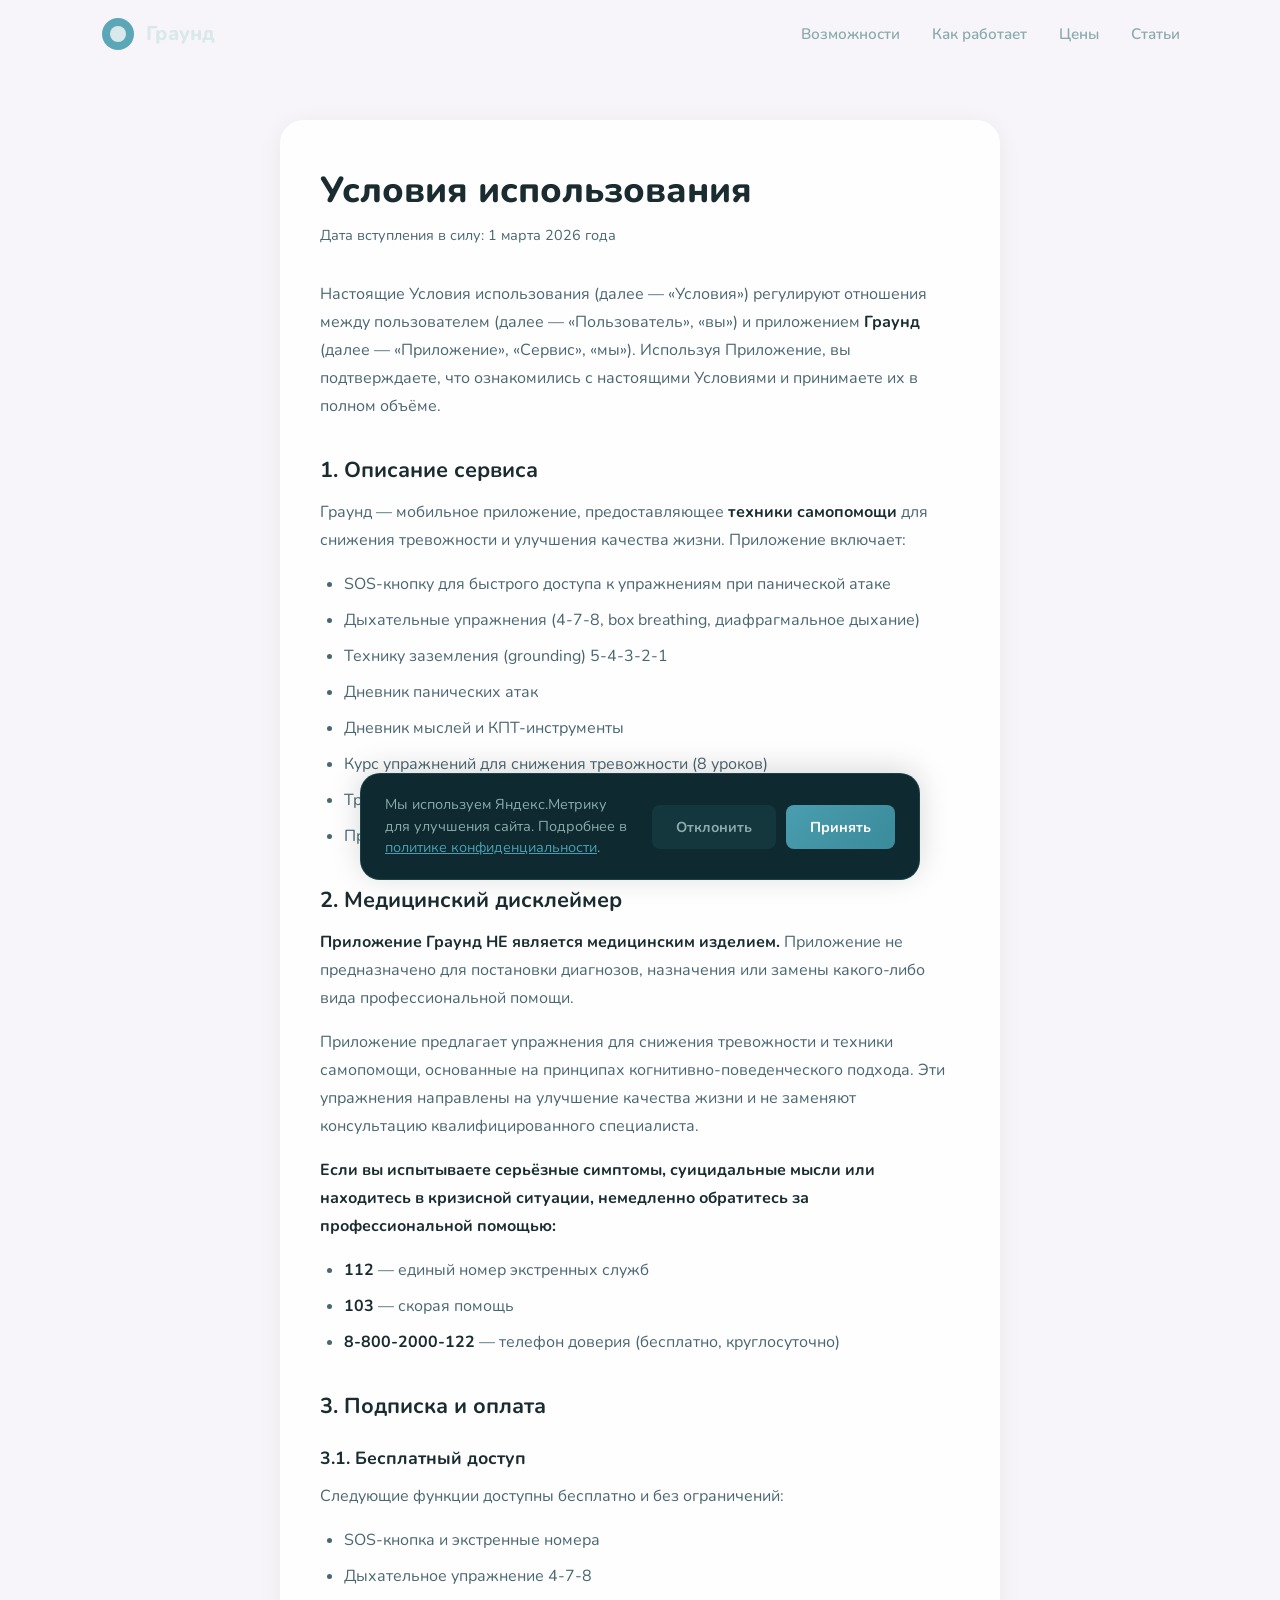
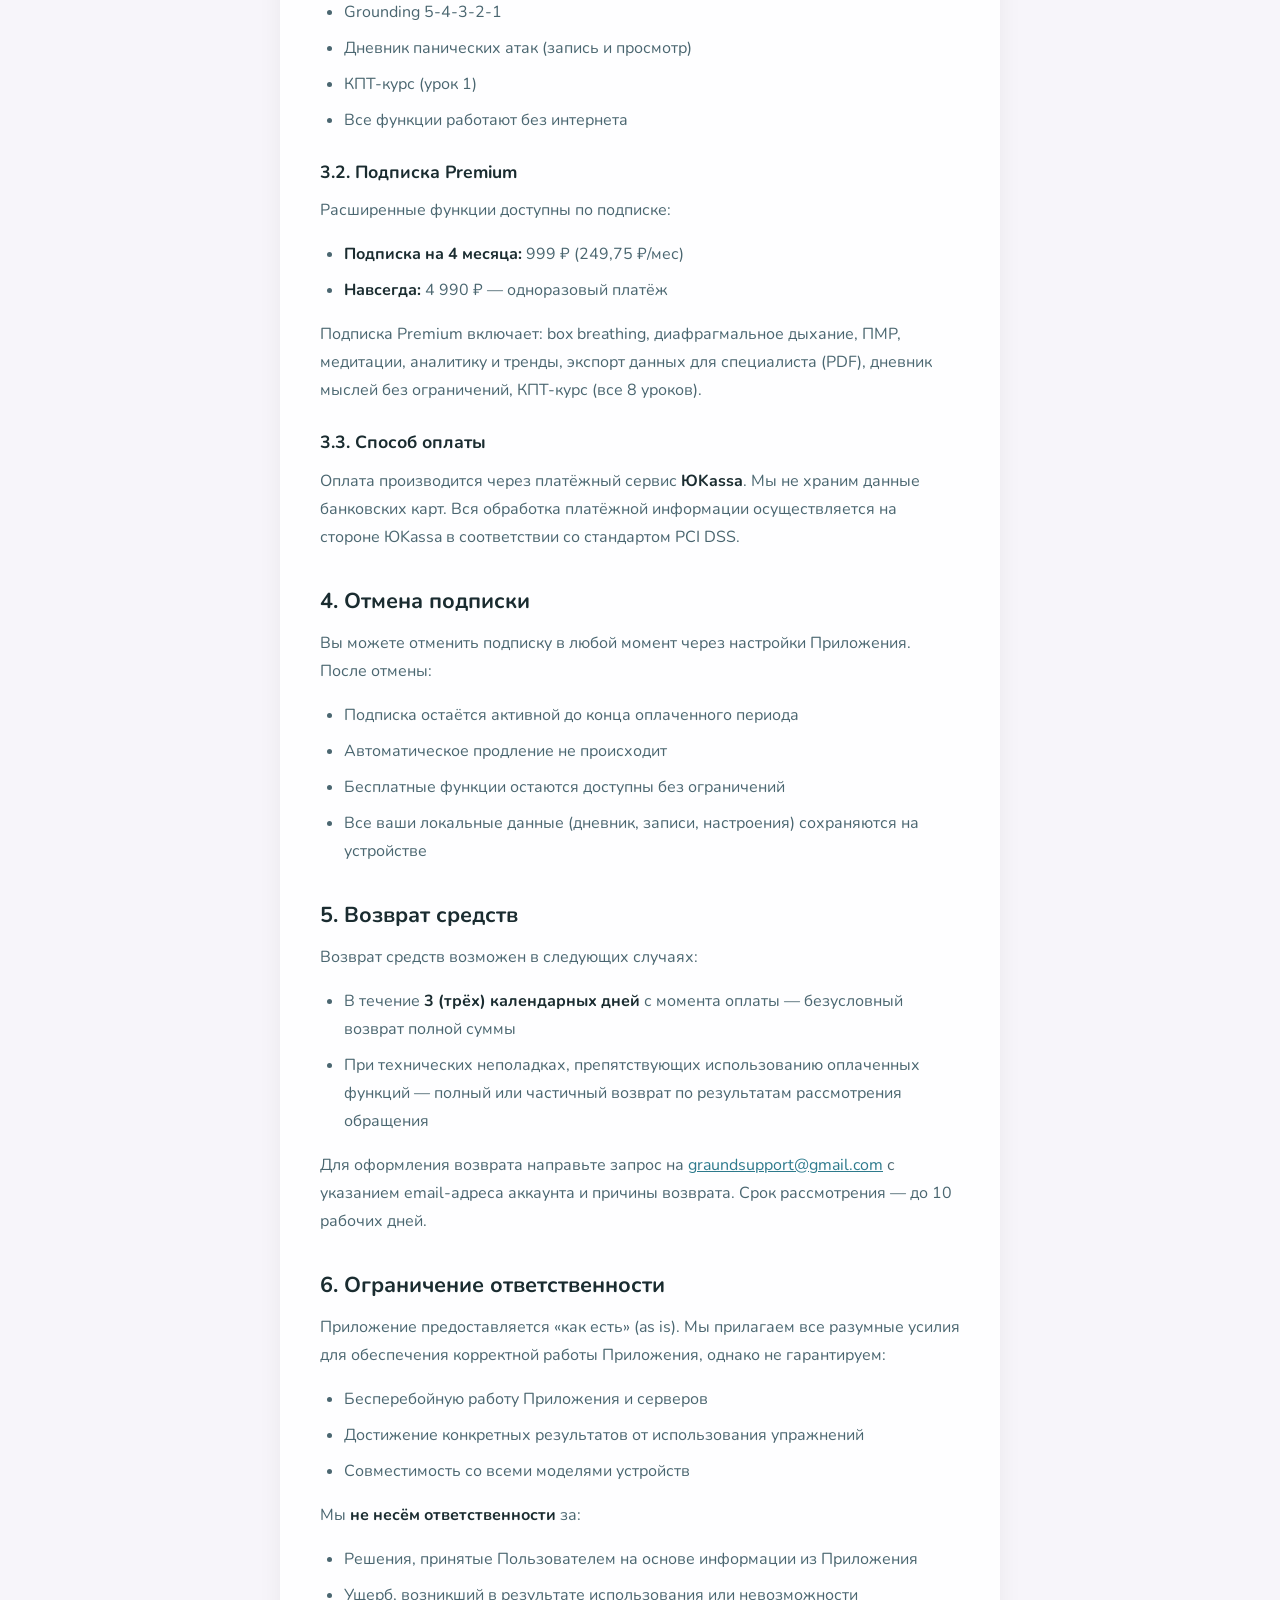
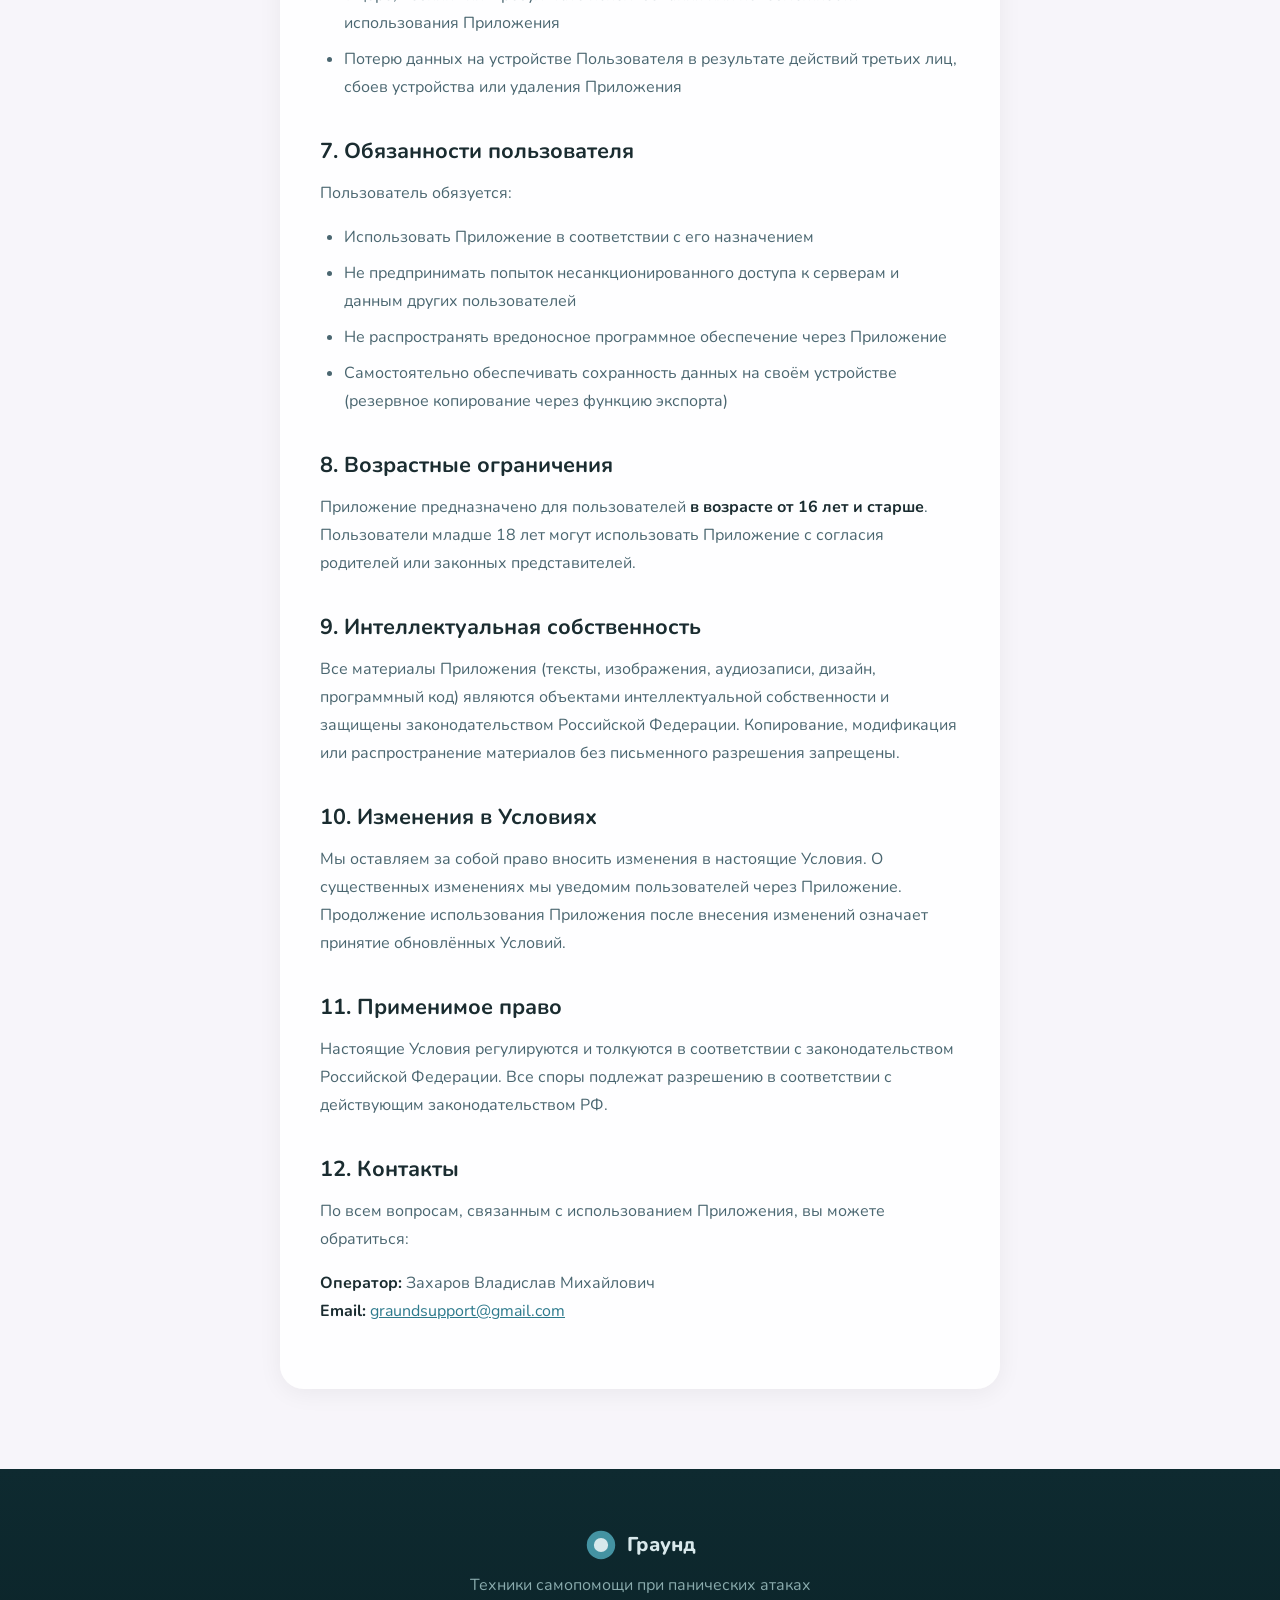
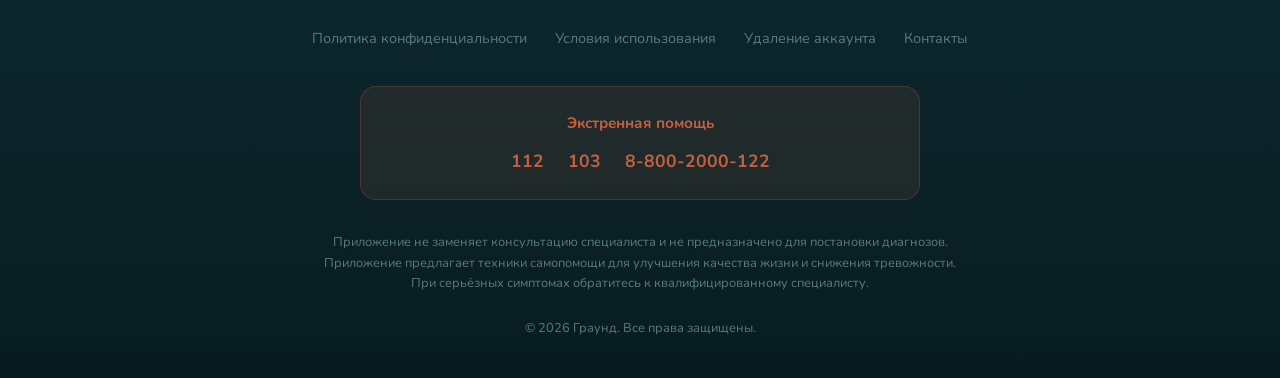
==== terms/index.html @ a05da177 "refactor: switch to clean URLs with directory-based routing Move HTML pages into folder/index.html s" ====
<!DOCTYPE html>
<html lang="ru">
<head>
  <meta charset="UTF-8">
  <meta name="viewport" content="width=device-width, initial-scale=1.0">
  <title>Условия использования — Граунд</title>
  <meta name="description" content="Условия использования приложения Граунд. Подписка, оплата, права и обязанности.">

  <!-- Open Graph -->
  <meta property="og:title" content="Условия использования — Граунд">
  <meta property="og:description" content="Условия использования приложения Граунд. Подписка, оплата, права и обязанности.">
  <meta property="og:type" content="website">
  <meta property="og:url" content="https://graund.space/terms/">
  <meta property="og:locale" content="ru_RU">
  <meta property="og:image" content="https://graund.space/og-image.png">

  <!-- Twitter Card -->
  <meta name="twitter:card" content="summary">
  <meta name="twitter:title" content="Условия использования — Граунд">
  <meta name="twitter:description" content="Условия использования приложения Граунд. Подписка, оплата, права и обязанности.">

  <!-- Google Fonts -->
  <link rel="preconnect" href="https://fonts.googleapis.com">
  <link rel="preconnect" href="https://fonts.gstatic.com" crossorigin>
  <link href="https://fonts.googleapis.com/css2?family=Nunito:wght@400;600;700;800&display=swap" rel="stylesheet">

  <!-- CSS -->
  <link rel="stylesheet" href="../css/style.css">
  <link rel="stylesheet" href="../css/animations.css">

  <link rel="canonical" href="https://graund.space/terms/">

  <!-- Inline SVG Favicon -->
  <link rel="icon" href="data:image/svg+xml,<svg xmlns='http://www.w3.org/2000/svg' viewBox='0 0 100 100'><circle cx='50' cy='50' r='45' fill='%230E2A30'/><circle cx='50' cy='50' r='28' fill='%234A9EAF' opacity='0.9'/><circle cx='50' cy='50' r='14' fill='%23D8E8EB'/></svg>" type="image/svg+xml">
</head>
<body>

  <!-- ========================================
       HEADER
       ======================================== -->
  <header class="header">
    <div class="container">
      <a href="/" class="header__logo">
        <svg class="header__logo-icon" viewBox="0 0 36 36" fill="none" xmlns="http://www.w3.org/2000/svg">
          <circle cx="18" cy="18" r="16" fill="#4A9EAF" opacity="0.9"/>
          <circle cx="18" cy="18" r="8" fill="#D8E8EB"/>
        </svg>
        Граунд
      </a>

      <nav class="header__nav">
        <a href="/#features">Возможности</a>
        <a href="/#how-it-works">Как работает</a>
        <a href="/#pricing">Цены</a>
        <a href="/#articles">Статьи</a>
      </nav>

      <button class="burger" aria-label="Меню">
        <span></span>
        <span></span>
        <span></span>
      </button>
    </div>
  </header>

  <!-- ========================================
       CONTENT
       ======================================== -->
  <main class="article-page">
    <div class="article-content">
      <h1>Условия использования</h1>
      <p class="article-date">Дата вступления в силу: 1 марта 2026 года</p>

      <p>
        Настоящие Условия использования (далее — «Условия») регулируют отношения между пользователем (далее — «Пользователь», «вы»)
        и приложением <strong>Граунд</strong> (далее — «Приложение», «Сервис», «мы»). Используя Приложение, вы подтверждаете,
        что ознакомились с настоящими Условиями и принимаете их в полном объёме.
      </p>

      <h2>1. Описание сервиса</h2>
      <p>
        Граунд — мобильное приложение, предоставляющее <strong>техники самопомощи</strong> для снижения тревожности
        и улучшения качества жизни. Приложение включает:
      </p>
      <ul>
        <li>SOS-кнопку для быстрого доступа к упражнениям при панической атаке</li>
        <li>Дыхательные упражнения (4-7-8, box breathing, диафрагмальное дыхание)</li>
        <li>Технику заземления (grounding) 5-4-3-2-1</li>
        <li>Дневник панических атак</li>
        <li>Дневник мыслей и КПТ-инструменты</li>
        <li>Курс упражнений для снижения тревожности (8 уроков)</li>
        <li>Трекер настроения</li>
        <li>Прогрессивную мышечную релаксацию (ПМР) и медитации</li>
      </ul>

      <h2>2. Медицинский дисклеймер</h2>
      <p>
        <strong>Приложение Граунд НЕ является медицинским изделием.</strong> Приложение не предназначено для постановки
        диагнозов, назначения или замены какого-либо вида профессиональной помощи.
      </p>
      <p>
        Приложение предлагает упражнения для снижения тревожности и техники самопомощи, основанные на принципах
        когнитивно-поведенческого подхода. Эти упражнения направлены на улучшение качества жизни и не заменяют
        консультацию квалифицированного специалиста.
      </p>
      <p>
        <strong>Если вы испытываете серьёзные симптомы, суицидальные мысли или находитесь в кризисной ситуации,
        немедленно обратитесь за профессиональной помощью:</strong>
      </p>
      <ul>
        <li><strong>112</strong> — единый номер экстренных служб</li>
        <li><strong>103</strong> — скорая помощь</li>
        <li><strong>8-800-2000-122</strong> — телефон доверия (бесплатно, круглосуточно)</li>
      </ul>

      <h2>3. Подписка и оплата</h2>

      <h3>3.1. Бесплатный доступ</h3>
      <p>Следующие функции доступны бесплатно и без ограничений:</p>
      <ul>
        <li>SOS-кнопка и экстренные номера</li>
        <li>Дыхательное упражнение 4-7-8</li>
        <li>Grounding 5-4-3-2-1</li>
        <li>Дневник панических атак (запись и просмотр)</li>
        <li>КПТ-курс (урок 1)</li>
        <li>Все функции работают без интернета</li>
      </ul>

      <h3>3.2. Подписка Premium</h3>
      <p>Расширенные функции доступны по подписке:</p>
      <ul>
        <li><strong>Подписка на 4 месяца:</strong> 999 &#8381; (249,75 &#8381;/мес)</li>
        <li><strong>Навсегда:</strong> 4 990 &#8381; — одноразовый платёж</li>
      </ul>
      <p>
        Подписка Premium включает: box breathing, диафрагмальное дыхание, ПМР, медитации, аналитику и тренды,
        экспорт данных для специалиста (PDF), дневник мыслей без ограничений, КПТ-курс (все 8 уроков).
      </p>

      <h3>3.3. Способ оплаты</h3>
      <p>
        Оплата производится через платёжный сервис <strong>ЮKassa</strong>. Мы не храним данные банковских карт.
        Вся обработка платёжной информации осуществляется на стороне ЮKassa в соответствии со стандартом PCI DSS.
      </p>

      <h2>4. Отмена подписки</h2>
      <p>
        Вы можете отменить подписку в любой момент через настройки Приложения. После отмены:
      </p>
      <ul>
        <li>Подписка остаётся активной до конца оплаченного периода</li>
        <li>Автоматическое продление не происходит</li>
        <li>Бесплатные функции остаются доступны без ограничений</li>
        <li>Все ваши локальные данные (дневник, записи, настроения) сохраняются на устройстве</li>
      </ul>

      <h2>5. Возврат средств</h2>
      <p>
        Возврат средств возможен в следующих случаях:
      </p>
      <ul>
        <li>В течение <strong>3 (трёх) календарных дней</strong> с момента оплаты — безусловный возврат полной суммы</li>
        <li>При технических неполадках, препятствующих использованию оплаченных функций — полный или частичный возврат по результатам рассмотрения обращения</li>
      </ul>
      <p>
        Для оформления возврата направьте запрос на <a href="mailto:graundsupport@gmail.com">graundsupport@gmail.com</a>
        с указанием email-адреса аккаунта и причины возврата. Срок рассмотрения — до 10 рабочих дней.
      </p>

      <h2>6. Ограничение ответственности</h2>
      <p>
        Приложение предоставляется «как есть» (as is). Мы прилагаем все разумные усилия для обеспечения корректной работы Приложения,
        однако не гарантируем:
      </p>
      <ul>
        <li>Бесперебойную работу Приложения и серверов</li>
        <li>Достижение конкретных результатов от использования упражнений</li>
        <li>Совместимость со всеми моделями устройств</li>
      </ul>
      <p>
        Мы <strong>не несём ответственности</strong> за:
      </p>
      <ul>
        <li>Решения, принятые Пользователем на основе информации из Приложения</li>
        <li>Ущерб, возникший в результате использования или невозможности использования Приложения</li>
        <li>Потерю данных на устройстве Пользователя в результате действий третьих лиц, сбоев устройства или удаления Приложения</li>
      </ul>

      <h2>7. Обязанности пользователя</h2>
      <p>Пользователь обязуется:</p>
      <ul>
        <li>Использовать Приложение в соответствии с его назначением</li>
        <li>Не предпринимать попыток несанкционированного доступа к серверам и данным других пользователей</li>
        <li>Не распространять вредоносное программное обеспечение через Приложение</li>
        <li>Самостоятельно обеспечивать сохранность данных на своём устройстве (резервное копирование через функцию экспорта)</li>
      </ul>

      <h2>8. Возрастные ограничения</h2>
      <p>
        Приложение предназначено для пользователей <strong>в возрасте от 16 лет и старше</strong>.
        Пользователи младше 18 лет могут использовать Приложение с согласия родителей или законных представителей.
      </p>

      <h2>9. Интеллектуальная собственность</h2>
      <p>
        Все материалы Приложения (тексты, изображения, аудиозаписи, дизайн, программный код) являются объектами
        интеллектуальной собственности и защищены законодательством Российской Федерации. Копирование, модификация
        или распространение материалов без письменного разрешения запрещены.
      </p>

      <h2>10. Изменения в Условиях</h2>
      <p>
        Мы оставляем за собой право вносить изменения в настоящие Условия. О существенных изменениях мы уведомим
        пользователей через Приложение. Продолжение использования Приложения после внесения изменений означает
        принятие обновлённых Условий.
      </p>

      <h2>11. Применимое право</h2>
      <p>
        Настоящие Условия регулируются и толкуются в соответствии с законодательством Российской Федерации.
        Все споры подлежат разрешению в соответствии с действующим законодательством РФ.
      </p>

      <h2>12. Контакты</h2>
      <p>
        По всем вопросам, связанным с использованием Приложения, вы можете обратиться:
      </p>
      <p>
        <strong>Оператор:</strong> Захаров Владислав Михайлович<br>
        <strong>Email:</strong> <a href="mailto:graundsupport@gmail.com">graundsupport@gmail.com</a>
      </p>
    </div>
  </main>

  <!-- ========================================
       FOOTER
       ======================================== -->
  <footer class="footer section-dark" id="footer">
    <div class="container">
      <div class="footer__logo">
        <svg viewBox="0 0 36 36" fill="none" xmlns="http://www.w3.org/2000/svg">
          <circle cx="18" cy="18" r="16" fill="#4A9EAF" opacity="0.9"/>
          <circle cx="18" cy="18" r="8" fill="#D8E8EB"/>
        </svg>
        Граунд
      </div>

      <p class="footer__tagline">Техники самопомощи при панических атаках</p>

      <div class="footer__links">
        <a href="/privacy/">Политика конфиденциальности</a>
        <a href="/terms/">Условия использования</a>
        <a href="/delete-account/">Удаление аккаунта</a>
        <a href="mailto:graundsupport@gmail.com">Контакты</a>
      </div>

      <div class="footer__emergency">
        <div class="footer__emergency-title">Экстренная помощь</div>
        <div class="footer__emergency-numbers">
          <a href="tel:112">112</a>
          <a href="tel:103">103</a>
          <a href="tel:88002000122">8-800-2000-122</a>
        </div>
      </div>

      <p class="footer__disclaimer">
        Приложение не заменяет консультацию специалиста и не предназначено для постановки диагнозов.
        Приложение предлагает техники самопомощи для улучшения качества жизни
        и снижения тревожности. При серьёзных симптомах обратитесь к квалифицированному специалисту.
      </p>

      <p class="footer__copyright">&copy; 2026 Граунд. Все права защищены.</p>
    </div>
  </footer>

  <!-- Cookie Consent -->
  <div id="cookie-consent-banner" class="cookie-consent" role="dialog" aria-label="Согласие на cookie">
    <div class="cookie-consent__inner">
      <p class="cookie-consent__text">
        Мы используем Яндекс.Метрику для улучшения сайта.
        Подробнее в <a href="/privacy/#cookies">политике конфиденциальности</a>.
      </p>
      <div class="cookie-consent__buttons">
        <button id="cookie-reject" class="cookie-consent__btn cookie-consent__btn--reject">Отклонить</button>
        <button id="cookie-accept" class="cookie-consent__btn cookie-consent__btn--accept">Принять</button>
      </div>
    </div>
  </div>

  <!-- JavaScript -->
  <script src="../js/cookie-consent.js"></script>
  <script src="../js/main.js"></script>
  <noscript><div><img src="https://mc.yandex.ru/watch/107083651" style="position:absolute; left:-9999px;" alt="" /></div></noscript>
</body>
</html>
---- css/style.css ----
/* ========================================
   Граунд — Landing Page Styles
   ======================================== */

/* --- Design Tokens --- */
:root {
  /* Dark palette */
  --dark-bg: #0E2A30;
  --dark-bg-deep: #081C20;
  --dark-surface: #162428;
  --dark-accent: #4A9EAF;
  --dark-text: #D8E8EB;
  --dark-text-secondary: #8AABAD;
  --dark-text-tertiary: #5A7A82;

  /* Light palette */
  --light-bg: #F7F5FA;
  --light-surface: #F9FAFA;
  --light-card: rgba(255, 255, 255, 0.92);
  --light-accent: #2D7A8C;
  --light-text: #1A2C30;
  --light-text-secondary: #4A6670;

  /* SOS */
  --sos-start: #C46040;
  --sos-end: #993D20;
  --sos-glow: rgba(160, 70, 35, 0.5);

  /* Semantic */
  --success: #4DAA94;
  --warning: #E8A44A;

  /* Feature accents */
  --feat-cbt: #2D7A8C;
  --feat-breathing: #4A9EAF;
  --feat-diary: #3D8A78;
  --feat-grounding: #5A8A6A;
  --feat-offline: #5A7A9A;

  /* Typography */
  --font-family: 'Nunito', sans-serif;

  /* Radii */
  --radius-sm: 8px;
  --radius-md: 16px;
  --radius-lg: 20px;
  --radius-xl: 24px;

  /* Transitions */
  --transition-fast: 200ms ease;
  --transition-normal: 300ms ease;
  --transition-slow: 500ms ease;

  /* Layout */
  --max-width: 1200px;
}

/* --- CSS Reset --- */
*,
*::before,
*::after {
  box-sizing: border-box;
  margin: 0;
  padding: 0;
}

html {
  scroll-behavior: smooth;
  scroll-padding-top: 80px;
  overflow-x: hidden;
}

body {
  font-family: var(--font-family);
  font-weight: 400;
  line-height: 1.6;
  color: var(--light-text);
  background: var(--light-bg);
  overflow-x: hidden;
  -webkit-font-smoothing: antialiased;
  -moz-osx-font-smoothing: grayscale;
}

img {
  max-width: 100%;
  height: auto;
  display: block;
}

a {
  color: inherit;
  text-decoration: none;
}

ul, ol {
  list-style: none;
}

button {
  font-family: inherit;
  cursor: pointer;
  border: none;
  background: none;
}

/* --- Utility Classes --- */
.container {
  width: 100%;
  max-width: var(--max-width);
  margin: 0 auto;
  padding: 0 20px;
}

@media (min-width: 768px) {
  .container {
    padding: 0 40px;
  }
}

.section-dark {
  background: linear-gradient(180deg, var(--dark-bg) 0%, var(--dark-bg-deep) 100%);
  color: var(--dark-text);
}

.section-light {
  background: var(--light-bg);
  color: var(--light-text);
}

.fade-in {
  opacity: 0;
  transform: translateY(30px);
  transition: opacity var(--transition-slow), transform var(--transition-slow);
}

.fade-in.visible {
  opacity: 1;
  transform: translateY(0);
}

/* --- Focus Visible --- */
:focus-visible {
  outline: 2px solid var(--dark-accent);
  outline-offset: 2px;
}

.cta-button:focus-visible {
  box-shadow: 0 0 0 3px rgba(74, 158, 175, 0.5);
}

.cookie-consent__btn:focus-visible {
  box-shadow: 0 0 0 3px rgba(74, 158, 175, 0.5);
}

.header__nav a:focus-visible {
  outline-offset: 4px;
}

.footer__emergency-numbers a:focus-visible {
  outline-color: var(--sos-start);
}

/* --- Reduced Motion --- */
@media (prefers-reduced-motion: reduce) {
  *,
  *::before,
  *::after {
    animation-duration: 0.01ms !important;
    animation-iteration-count: 1 !important;
    transition-duration: 0.01ms !important;
  }

  html {
    scroll-behavior: auto;
  }

  .fade-in {
    opacity: 1;
    transform: none;
    transition: none;
  }
}

/* ========================================
   1. HEADER
   ======================================== */
.header {
  position: fixed;
  top: 0;
  left: 0;
  right: 0;
  z-index: 1000;
  padding: 16px 0;
  min-height: 60px;
  transition: background var(--transition-normal),
              box-shadow var(--transition-normal),
              padding var(--transition-normal);
}

.header.scrolled {
  background: rgba(14, 42, 48, 0.92);
  backdrop-filter: blur(12px);
  -webkit-backdrop-filter: blur(12px);
  box-shadow: 0 2px 20px rgba(0, 0, 0, 0.3);
  padding: 10px 0;
}

.header .container {
  display: flex;
  align-items: center;
  justify-content: space-between;
}

.header__logo {
  display: flex;
  align-items: center;
  gap: 10px;
  font-size: 1.25rem;
  font-weight: 800;
  color: var(--dark-text);
  z-index: 1001;
}

.header__logo-icon {
  width: 36px;
  height: 36px;
}

.beta-badge {
  font-size: 0.6rem;
  font-weight: 700;
  text-transform: uppercase;
  letter-spacing: 0.08em;
  background: var(--sos-start);
  color: #fff;
  padding: 2px 8px;
  border-radius: 6px;
  line-height: 1.4;
}

.header__nav {
  display: flex;
  align-items: center;
  gap: 32px;
}

.header__nav a {
  color: var(--dark-text-secondary);
  font-weight: 600;
  font-size: 0.95rem;
  transition: color var(--transition-fast);
  position: relative;
}

.header__nav a::after {
  content: '';
  position: absolute;
  bottom: -4px;
  left: 0;
  width: 0;
  height: 2px;
  background: var(--dark-accent);
  transition: width var(--transition-normal);
}

.header__nav a:hover {
  color: var(--dark-text);
}

.header__nav a:hover::after {
  width: 100%;
}

/* Burger */
.burger {
  display: none;
  flex-direction: column;
  gap: 5px;
  z-index: 1001;
  width: 28px;
  padding: 4px 0;
}

.burger span {
  display: block;
  width: 100%;
  height: 2px;
  background: var(--dark-text);
  border-radius: 2px;
  transition: transform var(--transition-normal),
              opacity var(--transition-normal);
}

.burger.active span:nth-child(1) {
  transform: translateY(7px) rotate(45deg);
}

.burger.active span:nth-child(2) {
  opacity: 0;
}

.burger.active span:nth-child(3) {
  transform: translateY(-7px) rotate(-45deg);
}

/* Mobile nav */
@media (max-width: 768px) {
  .burger {
    display: flex;
  }

  .header__nav {
    position: fixed;
    top: 0;
    right: -100%;
    width: 280px;
    height: 100vh;
    background: var(--dark-bg-deep);
    flex-direction: column;
    justify-content: center;
    gap: 28px;
    padding: 80px 40px;
    transition: right var(--transition-normal);
    box-shadow: -4px 0 30px rgba(0, 0, 0, 0.4);
  }

  .header__nav.open {
    right: 0;
  }

  .header__nav a {
    font-size: 1.2rem;
  }
}

/* ========================================
   2. HERO
   ======================================== */
.hero {
  position: relative;
  min-height: 100vh;
  display: flex;
  align-items: center;
  justify-content: center;
  text-align: center;
  background: linear-gradient(180deg, var(--dark-bg-deep) 0%, var(--dark-bg) 60%, #0F3038 100%);
  color: var(--dark-text);
  padding: 120px 20px 160px;
  overflow: hidden;
}

.hero__content {
  position: relative;
  z-index: 2;
  max-width: 720px;
}

.hero__sos-wrapper {
  position: relative;
  display: inline-flex;
  align-items: center;
  justify-content: center;
  margin-bottom: 40px;
}

.hero__sos-circle {
  width: 120px;
  height: 120px;
  border-radius: 50%;
  background: linear-gradient(135deg, var(--sos-start), var(--sos-end));
  display: flex;
  align-items: center;
  justify-content: center;
  box-shadow: 0 0 40px var(--sos-glow), 0 0 80px rgba(160, 70, 35, 0.25);
  position: relative;
  z-index: 2;
}

.hero__sos-circle svg {
  width: 48px;
  height: 48px;
}

.hero__sos-circle span {
  font-size: 2rem;
  font-weight: 800;
  color: #fff;
  letter-spacing: 2px;
}

.pulse-ring {
  position: absolute;
  top: 50%;
  left: 50%;
  width: 120px;
  height: 120px;
  border-radius: 50%;
  border: 2px solid rgba(196, 96, 64, 0.4);
  transform: translate(-50%, -50%);
  z-index: 1;
}

.hero__title {
  font-size: clamp(2rem, 5vw, 3.25rem);
  font-weight: 800;
  line-height: 1.2;
  margin-bottom: 20px;
}

.hero__subtitle {
  font-size: clamp(1rem, 2.5vw, 1.25rem);
  color: var(--dark-text-secondary);
  margin-bottom: 40px;
  max-width: 560px;
  margin-left: auto;
  margin-right: auto;
  line-height: 1.7;
}

.cta-button {
  display: inline-flex;
  align-items: center;
  gap: 12px;
  padding: 16px 36px;
  background: linear-gradient(135deg, var(--dark-accent), #3A8A9A);
  color: #fff;
  font-size: 1.1rem;
  font-weight: 700;
  border-radius: var(--radius-md);
  transition: transform var(--transition-normal),
              box-shadow var(--transition-normal);
  box-shadow: 0 4px 20px rgba(74, 158, 175, 0.3);
}

.cta-button:hover {
  transform: translateY(-2px);
  box-shadow: 0 8px 30px rgba(74, 158, 175, 0.4);
}

.cta-button svg {
  width: 24px;
  height: 24px;
}

/* Particles container */
.particles {
  position: absolute;
  inset: 0;
  z-index: 1;
  pointer-events: none;
  overflow: hidden;
}

.particle {
  position: absolute;
  width: 4px;
  height: 4px;
  background: rgba(74, 158, 175, 0.3);
  border-radius: 50%;
}

/* Wave divider */
.hero__wave {
  position: absolute;
  bottom: -1px;
  left: 0;
  width: 100%;
  z-index: 3;
  line-height: 0;
}

.hero__wave svg {
  width: 100%;
  height: auto;
  display: block;
}

/* ========================================
   3. SOCIAL PROOF
   ======================================== */
.social-proof {
  padding: 80px 20px;
  text-align: center;
}

.stats {
  display: flex;
  justify-content: center;
  gap: 60px;
  flex-wrap: wrap;
}

.stat {
  display: flex;
  flex-direction: column;
  align-items: center;
  gap: 8px;
}

.stat__number {
  font-size: clamp(2.5rem, 6vw, 3.5rem);
  font-weight: 800;
  color: var(--light-accent);
  line-height: 1;
}

.stat__label {
  font-size: 1rem;
  color: var(--light-text-secondary);
  max-width: 200px;
}

.social-proof__tagline {
  font-size: 1.15rem;
  color: var(--light-text-secondary);
  font-weight: 600;
  margin-top: 24px;
}

/* ========================================
   4. PROBLEM
   ======================================== */
.problem {
  padding: 80px 20px 100px;
}

.problem .container {
  text-align: center;
}

.section-title {
  font-size: clamp(1.75rem, 4vw, 2.5rem);
  font-weight: 800;
  margin-bottom: 16px;
  line-height: 1.2;
}

.problem__grid {
  display: grid;
  grid-template-columns: repeat(auto-fit, minmax(min(280px, 100%), 1fr));
  gap: 28px;
  text-align: left;
}

.problem__card {
  background: var(--light-card);
  border-radius: var(--radius-lg);
  padding: 32px 28px;
  box-shadow: 0 4px 24px rgba(0, 0, 0, 0.05);
  transition: transform var(--transition-normal),
              box-shadow var(--transition-normal);
}

.problem__card:hover {
  transform: translateY(-4px);
  box-shadow: 0 8px 36px rgba(0, 0, 0, 0.1);
}

.problem__card-icon {
  width: 56px;
  height: 56px;
  border-radius: var(--radius-md);
  background: linear-gradient(135deg, rgba(74, 158, 175, 0.12), rgba(74, 158, 175, 0.05));
  display: flex;
  align-items: center;
  justify-content: center;
  margin-bottom: 20px;
}

.problem__card-icon svg {
  width: 28px;
  height: 28px;
  color: var(--dark-accent);
}

.problem__card h3 {
  font-size: 1.2rem;
  font-weight: 700;
  margin-bottom: 10px;
  color: var(--light-text);
}

.problem__card p {
  font-size: 0.95rem;
  color: var(--light-text-secondary);
  line-height: 1.6;
}

/* ========================================
   5. FEATURES
   ======================================== */
.features {
  padding: 100px 20px;
  position: relative;
}

.features .container {
  text-align: center;
}

.features .section-title {
  color: var(--dark-text);
}

.features__grid {
  display: grid;
  grid-template-columns: repeat(auto-fit, minmax(min(300px, 100%), 1fr));
  gap: 24px;
  text-align: left;
  margin-bottom: 56px;
}

.feature-card {
  background: rgba(22, 36, 40, 0.6);
  border: 1px solid rgba(74, 158, 175, 0.15);
  border-radius: var(--radius-lg);
  padding: 32px 28px;
  transition: transform var(--transition-normal),
              border-color var(--transition-normal),
              box-shadow var(--transition-normal);
  --card-accent: var(--dark-accent);
}

.feature-card:hover {
  transform: translateY(-4px);
  border-color: var(--card-accent);
  box-shadow: 0 8px 32px rgba(0, 0, 0, 0.3),
              0 0 20px rgba(74, 158, 175, 0.2); /* fallback */
  box-shadow: 0 8px 32px rgba(0, 0, 0, 0.3),
              0 0 20px color-mix(in srgb, var(--card-accent) 20%, transparent);
}

.feature-card--sos { --card-accent: var(--sos-start); }
.feature-card--breathing { --card-accent: var(--feat-breathing); }
.feature-card--grounding { --card-accent: var(--feat-grounding); }
.feature-card--diary { --card-accent: var(--feat-diary); }
.feature-card--cbt { --card-accent: var(--feat-cbt); }
.feature-card--offline { --card-accent: var(--feat-offline); }

.feature-card__icon {
  width: 52px;
  height: 52px;
  border-radius: var(--radius-md);
  background: linear-gradient(135deg, rgba(74, 158, 175, 0.2), rgba(74, 158, 175, 0.08)); /* fallback */
  background: linear-gradient(135deg, color-mix(in srgb, var(--card-accent) 20%, transparent), color-mix(in srgb, var(--card-accent) 8%, transparent));
  display: flex;
  align-items: center;
  justify-content: center;
  margin-bottom: 20px;
}

.feature-card__icon svg {
  width: 26px;
  height: 26px;
  color: var(--card-accent);
}

.feature-card h3 {
  font-size: 1.15rem;
  font-weight: 700;
  color: var(--dark-text);
  margin-bottom: 10px;
}

.feature-card p {
  font-size: 0.93rem;
  color: var(--dark-text-secondary);
  line-height: 1.6;
}

/* ========================================
   6. HOW IT WORKS
   ======================================== */
.how-it-works {
  padding: 100px 20px;
}

.how-it-works .container {
  text-align: center;
}

.steps {
  display: flex;
  align-items: flex-start;
  justify-content: center;
  gap: 20px;
  margin-top: 56px;
}

.step {
  display: flex;
  flex-direction: column;
  align-items: center;
  text-align: center;
  flex: 1;
  max-width: 300px;
}

.step__number {
  width: 52px;
  height: 52px;
  border-radius: 50%;
  background: linear-gradient(135deg, var(--dark-accent), #3A8A9A);
  color: #fff;
  font-size: 1.25rem;
  font-weight: 800;
  display: flex;
  align-items: center;
  justify-content: center;
  margin-bottom: 20px;
  flex-shrink: 0;
}

.step__icon {
  width: 48px;
  height: 48px;
  margin-bottom: 16px;
  color: var(--light-accent);
}

.step__icon svg {
  width: 100%;
  height: 100%;
}

.step h3 {
  font-size: 1.15rem;
  font-weight: 700;
  margin-bottom: 8px;
  color: var(--light-text);
}

.step p {
  font-size: 0.93rem;
  color: var(--light-text-secondary);
  line-height: 1.6;
}

.step-connector {
  display: flex;
  align-items: center;
  padding-top: 24px;
  color: var(--dark-accent);
  flex-shrink: 0;
}

.step-connector svg {
  width: 32px;
  height: 32px;
  opacity: 0.5;
}

@media (max-width: 768px) {
  .steps {
    flex-direction: column;
    align-items: center;
    gap: 32px;
  }

  .step {
    max-width: 400px;
  }

  .step-connector {
    display: none;
  }
}

/* ========================================
   7. PUSHINKA (mascot)
   ======================================== */
.pushinka {
  padding: 100px 20px;
  position: relative;
}

.pushinka__inner {
  display: flex;
  align-items: center;
  gap: 60px;
}

.pushinka__image {
  flex: 0 0 320px;
  max-width: 320px;
}

.pushinka__image img {
  width: 100%;
  border-radius: var(--radius-xl);
  filter: drop-shadow(0 8px 40px rgba(0, 0, 0, 0.3));
}

.pushinka__text {
  flex: 1;
}

.pushinka__text h2 {
  font-size: clamp(1.75rem, 4vw, 2.25rem);
  font-weight: 800;
  color: var(--dark-text);
  margin-bottom: 16px;
}

.pushinka__text p {
  font-size: 1.05rem;
  color: var(--dark-text-secondary);
  line-height: 1.7;
  margin-bottom: 12px;
}

@media (max-width: 768px) {
  .pushinka__inner {
    flex-direction: column;
    text-align: center;
    gap: 32px;
  }

  .pushinka__image {
    flex: none;
    max-width: 240px;
  }
}

/* ========================================
   8. PRICING
   ======================================== */
.pricing {
  padding: 100px 20px;
}

.pricing .container {
  text-align: center;
}

.pricing__grid {
  display: grid;
  grid-template-columns: repeat(auto-fit, minmax(min(280px, 100%), 1fr));
  gap: 28px;
  max-width: 1080px;
  margin: 0 auto 48px;
  text-align: left;
}

.pricing-card {
  background: var(--light-card);
  border-radius: var(--radius-xl);
  padding: 36px 32px;
  box-shadow: 0 4px 24px rgba(0, 0, 0, 0.06);
  border: 2px solid transparent;
  position: relative;
  transition: transform var(--transition-normal),
              box-shadow var(--transition-normal);
}

.pricing-card:hover {
  transform: translateY(-4px);
  box-shadow: 0 12px 40px rgba(0, 0, 0, 0.1);
}

.pricing-card--premium {
  border-color: var(--dark-accent);
}

.pricing-card--lifetime {
  border-color: var(--dark-accent);
}

.pricing-card__badge {
  position: absolute;
  top: -14px;
  right: 24px;
  background: linear-gradient(135deg, var(--dark-accent), #3A8A9A);
  color: #fff;
  font-size: 0.8rem;
  font-weight: 700;
  padding: 5px 16px;
  border-radius: 20px;
}

.pricing-card__header {
  margin-bottom: 28px;
  padding-bottom: 24px;
  border-bottom: 1px solid rgba(0, 0, 0, 0.08);
}

.pricing-card__name {
  font-size: 1.3rem;
  font-weight: 700;
  margin-bottom: 8px;
  color: var(--light-text);
}

.pricing-card__price {
  font-size: 2rem;
  font-weight: 800;
  color: var(--light-accent);
  line-height: 1.2;
}

.pricing-card__price span {
  font-size: 1rem;
  font-weight: 600;
  color: var(--light-text-secondary);
}

.pricing-card__alt-price {
  font-size: 0.9rem;
  color: var(--light-text-secondary);
  margin-top: 6px;
}

.pricing-card__features {
  display: flex;
  flex-direction: column;
  gap: 14px;
}

.pricing-card__features li {
  display: flex;
  align-items: flex-start;
  gap: 10px;
  font-size: 0.95rem;
  color: var(--light-text-secondary);
  line-height: 1.5;
}

.pricing-card__features li svg {
  width: 20px;
  height: 20px;
  flex-shrink: 0;
  margin-top: 2px;
  color: var(--success);
}

/* ========================================
   9. ARTICLES
   ======================================== */
.articles {
  padding: 80px 20px 100px;
  background: var(--light-surface);
}

.articles .container {
  text-align: center;
}

.articles__grid {
  display: grid;
  grid-template-columns: repeat(auto-fit, minmax(min(280px, 100%), 1fr));
  gap: 28px;
  text-align: left;
}

.article-card {
  background: var(--light-card);
  border-radius: var(--radius-lg);
  padding: 32px 28px;
  box-shadow: 0 4px 20px rgba(0, 0, 0, 0.05);
  transition: transform var(--transition-normal),
              box-shadow var(--transition-normal);
  display: flex;
  flex-direction: column;
}

.article-card:hover {
  transform: translateY(-4px);
  box-shadow: 0 8px 32px rgba(0, 0, 0, 0.1);
}

.article-card__icon {
  width: 48px;
  height: 48px;
  border-radius: var(--radius-sm);
  background: linear-gradient(135deg, rgba(74, 158, 175, 0.12), rgba(74, 158, 175, 0.05));
  display: flex;
  align-items: center;
  justify-content: center;
  margin-bottom: 20px;
}

.article-card__icon svg {
  width: 24px;
  height: 24px;
  color: var(--dark-accent);
}

.article-card h3 {
  font-size: 1.1rem;
  font-weight: 700;
  margin-bottom: 10px;
  color: var(--light-text);
}

.article-card p {
  font-size: 0.93rem;
  color: var(--light-text-secondary);
  line-height: 1.6;
  margin-bottom: 16px;
  flex: 1;
}

.article-card__link {
  display: inline-flex;
  align-items: center;
  gap: 6px;
  font-weight: 700;
  font-size: 0.95rem;
  color: var(--light-accent);
  transition: gap var(--transition-fast);
}

.article-card__link:hover {
  gap: 10px;
}

/* ========================================
   10. FOOTER
   ======================================== */
.footer {
  padding: 60px 20px 40px;
  text-align: center;
}

.footer__logo {
  display: inline-flex;
  align-items: center;
  gap: 10px;
  font-size: 1.25rem;
  font-weight: 800;
  color: var(--dark-text);
  margin-bottom: 12px;
}

.footer__logo svg {
  width: 32px;
  height: 32px;
}

.footer__tagline {
  font-size: 1rem;
  color: var(--dark-text-secondary);
  margin-bottom: 28px;
}

.footer__links {
  display: flex;
  justify-content: center;
  gap: 28px;
  margin-bottom: 36px;
  flex-wrap: wrap;
}

.footer__links a {
  color: var(--dark-text-tertiary);
  font-size: 0.9rem;
  transition: color var(--transition-fast);
}

.footer__links a:hover {
  color: var(--dark-text);
}

.footer__emergency {
  background: rgba(196, 96, 64, 0.12);
  border: 1px solid rgba(196, 96, 64, 0.25);
  border-radius: var(--radius-md);
  padding: 24px 28px;
  max-width: 560px;
  margin: 0 auto 32px;
}

.footer__emergency-title {
  font-size: 0.95rem;
  font-weight: 700;
  color: var(--sos-start);
  margin-bottom: 12px;
}

.footer__emergency-numbers {
  display: flex;
  justify-content: center;
  gap: 24px;
  flex-wrap: wrap;
}

.footer__emergency-numbers a {
  font-size: 1.1rem;
  font-weight: 700;
  color: var(--sos-start);
  transition: opacity var(--transition-fast);
}

.footer__emergency-numbers a:hover {
  opacity: 0.7;
}

.footer__disclaimer {
  font-size: 0.8rem;
  color: var(--dark-text-tertiary);
  max-width: 640px;
  margin: 0 auto 24px;
  line-height: 1.6;
}

.footer__copyright {
  font-size: 0.8rem;
  color: var(--dark-text-tertiary);
}

/* ========================================
   RESPONSIVE BREAKPOINTS
   ======================================== */
@media (max-width: 360px) {
  .hero {
    padding: 80px 12px 120px;
  }
}

@media (max-width: 600px) {
  .stats {
    gap: 32px;
  }

  .pushinka__inner {
    gap: 32px;
  }

  .article-content {
    padding: 28px 20px;
  }

  .cookie-consent__inner {
    flex-direction: column;
    text-align: center;
    gap: 14px;
    padding: 20px;
  }

  .cookie-consent__buttons {
    width: 100%;
    justify-content: center;
  }

  .cookie-consent__btn {
    flex: 1;
    padding: 14px 20px;
  }
}

@media (max-width: 480px) {
  .hero {
    padding: 100px 16px 140px;
  }

  .hero__sos-circle {
    width: 100px;
    height: 100px;
  }

  .pulse-ring {
    width: 100px;
    height: 100px;
  }

  .stats {
    gap: 24px;
  }

  .problem__grid,
  .features__grid,
  .articles__grid {
    grid-template-columns: 1fr;
  }

  .pricing__grid {
    grid-template-columns: 1fr;
  }

  .footer__emergency-numbers {
    flex-direction: column;
    gap: 12px;
  }

  .pushinka__inner {
    gap: 24px;
  }

  .article-content {
    padding: 24px 16px;
  }
}

@media (min-width: 481px) and (max-width: 768px) {
  .features__grid {
    grid-template-columns: repeat(2, 1fr);
  }
}

@media (min-width: 1024px) {
  .features__grid {
    grid-template-columns: repeat(3, 1fr);
  }
}

@media (min-width: 1280px) {
  .container {
    padding: 0 60px;
  }
}

/* === ARTICLE PAGE === */
.article-page {
  padding: 120px 20px 80px;
  min-height: 100vh;
  background: var(--light-bg);
}

.article-content {
  max-width: 720px;
  margin: 0 auto;
  background: var(--light-card);
  border-radius: var(--radius-xl);
  padding: 48px 40px;
  box-shadow: 0 4px 24px rgba(0, 0, 0, 0.06);
}

.article-content h1 {
  font-size: clamp(1.5rem, 4vw, 2.25rem);
  font-weight: 800;
  color: var(--light-text);
  margin-bottom: 8px;
  line-height: 1.3;
}

.article-content .article-date {
  font-size: 0.9rem;
  color: var(--light-text-secondary);
  margin-bottom: 32px;
}

.article-content h2 {
  font-size: 1.35rem;
  font-weight: 700;
  color: var(--light-text);
  margin-top: 36px;
  margin-bottom: 14px;
  line-height: 1.3;
}

.article-content h3 {
  font-size: 1.1rem;
  font-weight: 700;
  color: var(--light-text);
  margin-top: 24px;
  margin-bottom: 10px;
}

.article-content p {
  font-size: 1rem;
  color: var(--light-text-secondary);
  line-height: 1.75;
  margin-bottom: 16px;
}

.article-content ul,
.article-content ol {
  margin-bottom: 16px;
  padding-left: 24px;
}

.article-content ul {
  list-style: disc;
}

.article-content ol {
  list-style: decimal;
}

.article-content li {
  font-size: 1rem;
  color: var(--light-text-secondary);
  line-height: 1.75;
  margin-bottom: 8px;
}

.article-content a {
  color: var(--light-accent);
  text-decoration: underline;
  transition: color var(--transition-fast);
}

.article-content a:hover {
  color: var(--dark-accent);
}

.article-content strong {
  color: var(--light-text);
  font-weight: 700;
}

.article-content .article-cta {
  margin-top: 40px;
  padding: 32px;
  background: var(--light-card);
  border-radius: var(--radius-lg);
  text-align: center;
  box-shadow: 0 4px 24px rgba(0, 0, 0, 0.04);
}

.article-content .article-cta p {
  margin-bottom: 16px;
  font-weight: 600;
  color: var(--light-text);
}

.article-breadcrumb {
  font-size: 0.9rem;
  color: var(--light-text-secondary);
  margin-bottom: 24px;
}

.article-breadcrumb a {
  color: var(--light-accent);
}

@media (max-width: 768px) {
  .article-content {
    padding: 32px 24px;
  }
}

/* ========================================
   COOKIE CONSENT BANNER
   ======================================== */
.cookie-consent {
  position: fixed;
  bottom: 0;
  left: 0;
  right: 0;
  z-index: 9999;
  padding: 0 20px 20px;
  pointer-events: none;
  opacity: 0;
  transform: translateY(100%);
  transition: opacity var(--transition-normal), transform var(--transition-normal);
}

.cookie-consent--visible {
  opacity: 1;
  transform: translateY(0);
  pointer-events: auto;
}

.cookie-consent--hidden {
  opacity: 0;
  transform: translateY(100%);
  pointer-events: none;
}

.cookie-consent__inner {
  max-width: 560px;
  margin: 0 auto;
  background: var(--dark-bg);
  border: 1px solid rgba(74, 158, 175, 0.2);
  border-radius: var(--radius-lg);
  padding: 20px 24px;
  display: flex;
  align-items: center;
  gap: 20px;
  box-shadow: 0 -4px 30px rgba(0, 0, 0, 0.15);
}

.cookie-consent__text {
  font-size: 0.9rem;
  color: var(--dark-text-secondary);
  line-height: 1.5;
  flex: 1;
  margin: 0;
}

.cookie-consent__text a {
  color: var(--dark-accent);
  text-decoration: underline;
  transition: color var(--transition-fast);
}

.cookie-consent__text a:hover {
  color: var(--dark-text);
}

.cookie-consent__buttons {
  display: flex;
  gap: 10px;
  flex-shrink: 0;
}

.cookie-consent__btn {
  padding: 12px 24px;
  border-radius: var(--radius-sm);
  font-family: var(--font-family);
  font-size: 0.9rem;
  font-weight: 700;
  cursor: pointer;
  border: none;
  transition: background var(--transition-fast), transform var(--transition-fast);
}

.cookie-consent__btn:hover {
  transform: translateY(-1px);
}

.cookie-consent__btn--accept {
  background: linear-gradient(135deg, var(--dark-accent), #3A8A9A);
  color: #fff;
}

.cookie-consent__btn--accept:hover {
  box-shadow: 0 4px 16px rgba(74, 158, 175, 0.3);
}

.cookie-consent__btn--reject {
  background: rgba(74, 158, 175, 0.1);
  color: var(--dark-text-secondary);
}

.cookie-consent__btn--reject:hover {
  background: rgba(74, 158, 175, 0.2);
  color: var(--dark-text);
}

/* ── Tables ── */
.article-content table {
  width: 100%;
  border-collapse: collapse;
  margin: 1.5rem 0;
  font-size: 0.9rem;
  line-height: 1.5;
}

.article-content th,
.article-content td {
  padding: 0.75rem 1rem;
  text-align: left;
  border-bottom: 1px solid rgba(74, 158, 175, 0.15);
}

.article-content th {
  font-weight: 700;
  color: var(--light-text);
  background: rgba(74, 158, 175, 0.06);
}

.article-content td {
  color: var(--light-text-secondary);
}

.article-content tr:hover td {
  background: rgba(74, 158, 175, 0.03);
}

@media (max-width: 600px) {
  .article-content table {
    display: block;
    overflow-x: auto;
    -webkit-overflow-scrolling: touch;
  }

  .article-content th,
  .article-content td {
    padding: 0.5rem 0.75rem;
    font-size: 0.85rem;
    white-space: nowrap;
  }
}

/* Cookie consent responsive handled in main 600px breakpoint */
---- css/animations.css ----
/* ========================================
   Animations — Граунд Landing Page
   ======================================== */

/* --- Pulse Rings (SOS hero) --- */
@keyframes pulse-ring {
  0% {
    transform: translate(-50%, -50%) scale(1);
    opacity: 0.6;
  }
  100% {
    transform: translate(-50%, -50%) scale(2.8);
    opacity: 0;
  }
}

.pulse-ring--1 {
  animation: pulse-ring 3s ease-out infinite;
}

.pulse-ring--2 {
  animation: pulse-ring 3s ease-out infinite 1.5s;
}

/* --- Hero SOS circle gentle float --- */
@keyframes hero-float {
  0%, 100% {
    transform: translateY(0);
  }
  50% {
    transform: translateY(-8px);
  }
}

.hero__sos-wrapper {
  animation: hero-float 4s ease-in-out infinite;
}

/* --- Floating particles --- */
@keyframes float-up {
  0% {
    transform: translateY(100vh) scale(0);
    opacity: 0;
  }
  10% {
    opacity: 1;
  }
  90% {
    opacity: 0.6;
  }
  100% {
    transform: translateY(-10vh) scale(1);
    opacity: 0;
  }
}

.particle {
  animation: float-up var(--duration, 12s) linear var(--delay, 0s) infinite;
}

/* --- Stat count-up pulse --- */
@keyframes stat-pulse {
  0%, 100% {
    transform: scale(1);
  }
  50% {
    transform: scale(1.05);
  }
}

.stat__number.counting {
  animation: stat-pulse 0.6s ease-in-out;
}

/* --- prefers-reduced-motion overrides --- */
@media (prefers-reduced-motion: reduce) {
  .pulse-ring--1,
  .pulse-ring--2 {
    animation: none;
    opacity: 0.3;
    transform: translate(-50%, -50%) scale(1.4);
  }

  .hero__sos-wrapper {
    animation: none;
  }

  .particle {
    animation: none;
    display: none;
  }

  .stat__number.counting {
    animation: none;
  }
}
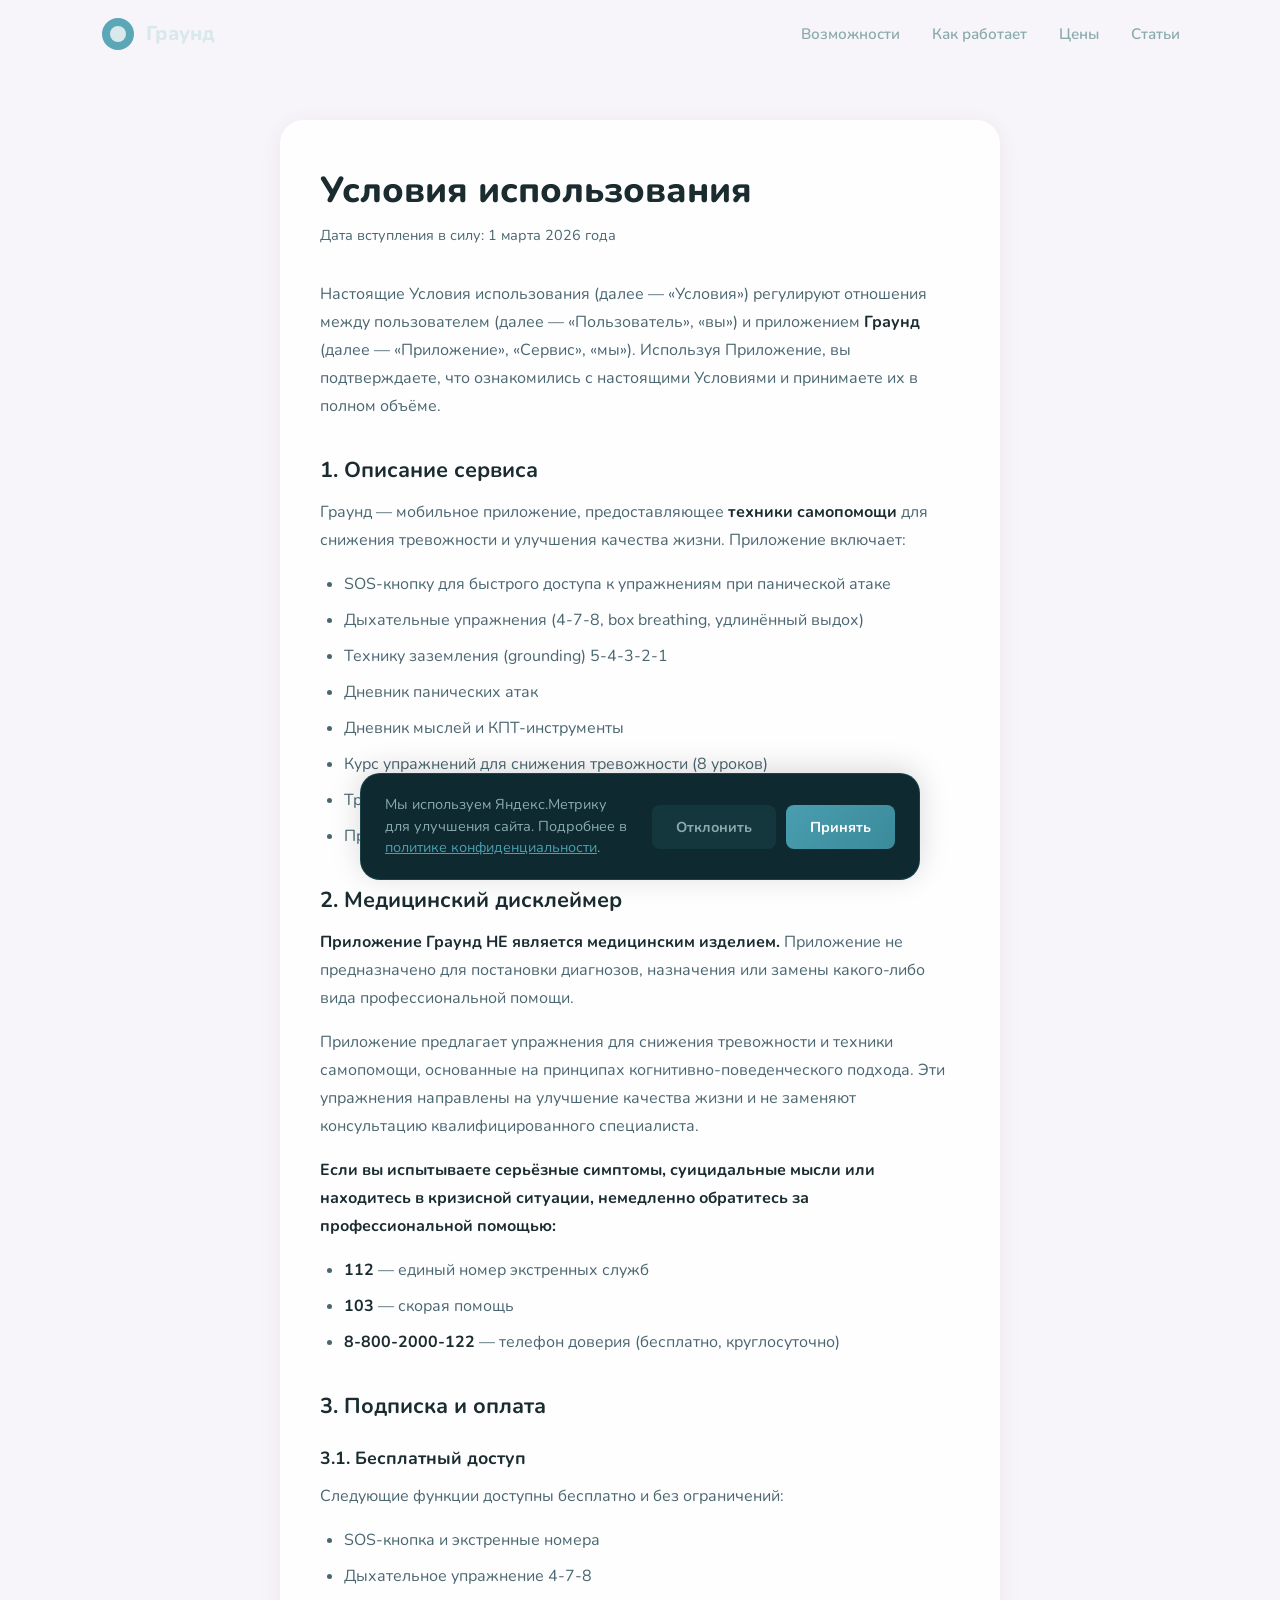
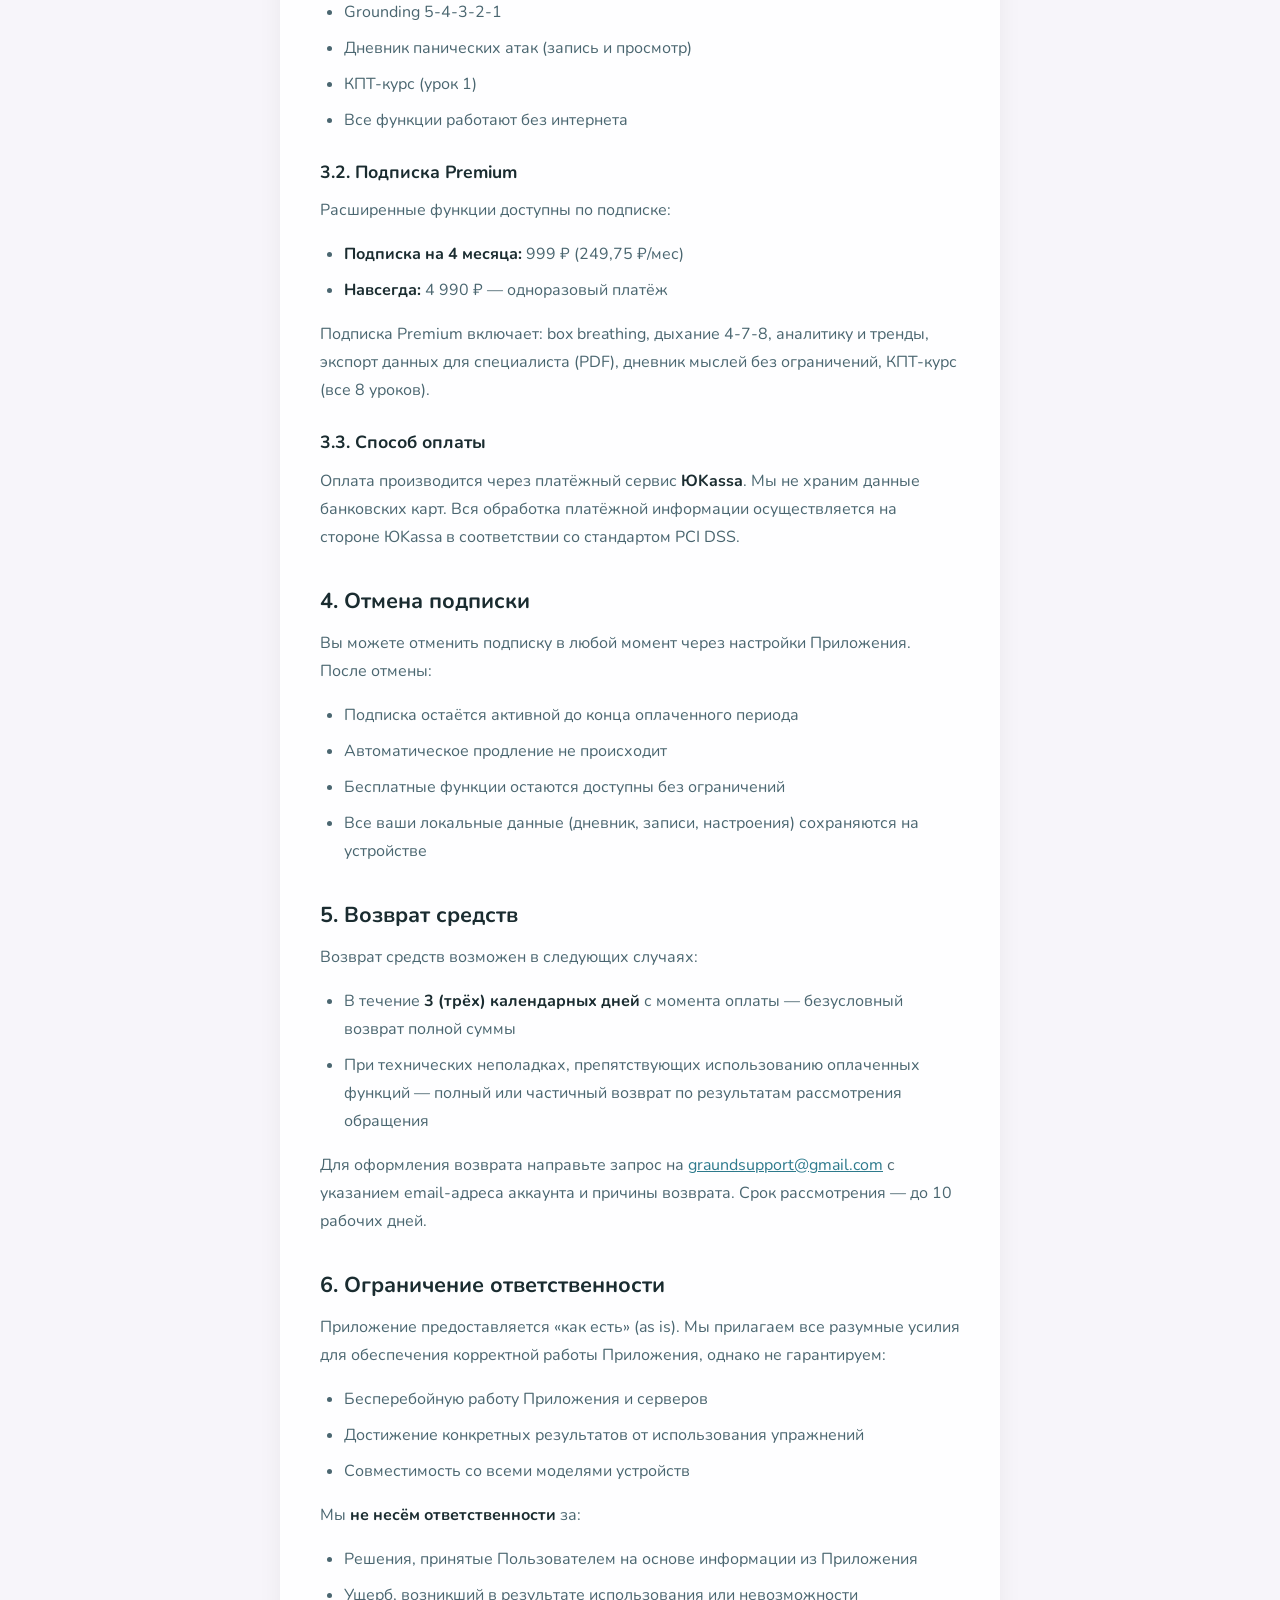
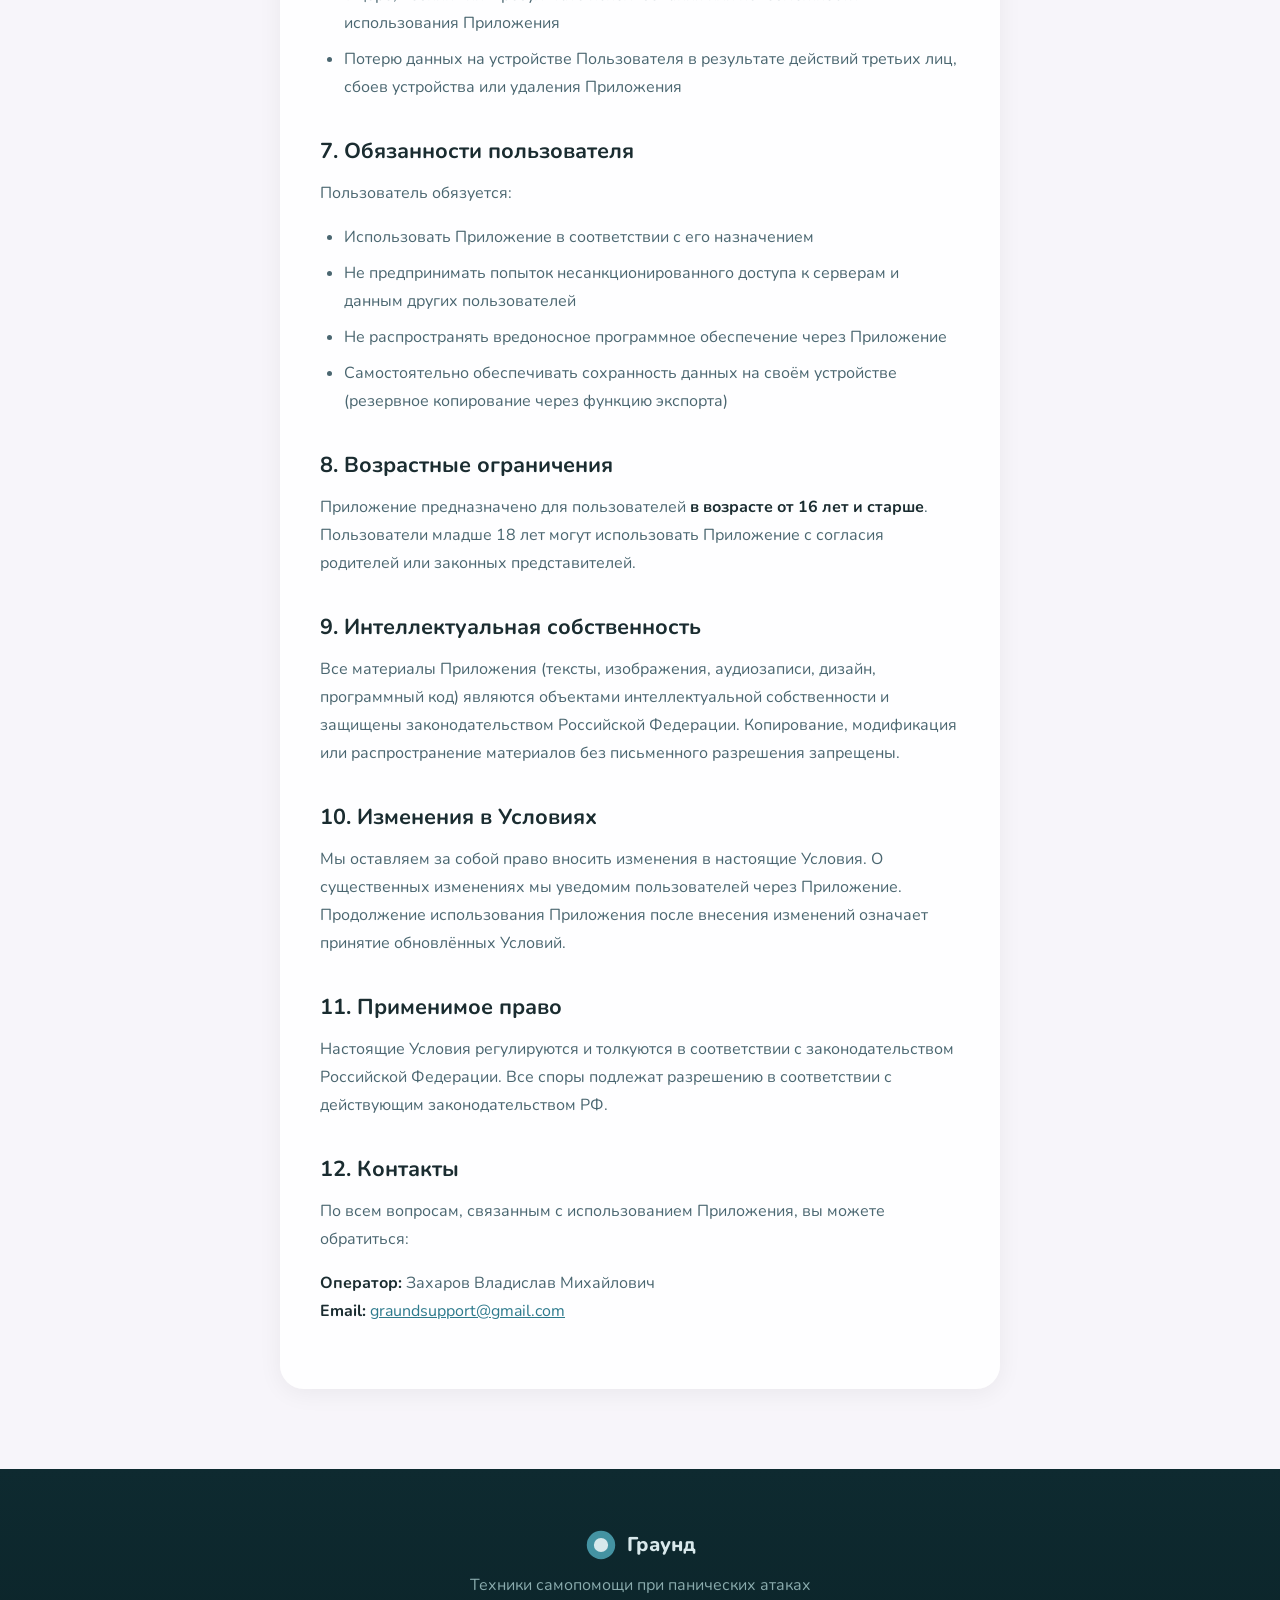
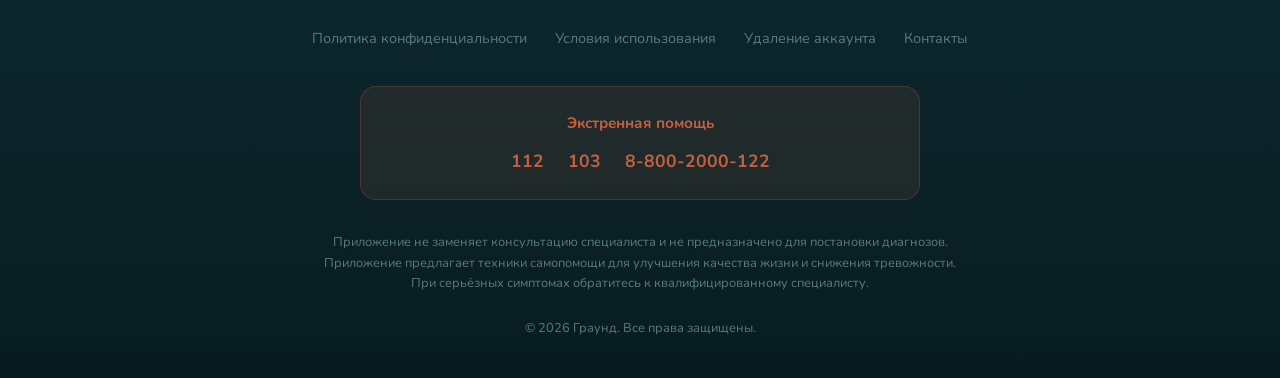
==== commit 37e28314: "fix: remove diaphragmatic breathing from terms, update premium description Co-Authored-By: Claude Op" ====
--- a/terms/index.html
+++ b/terms/index.html
@@ -84,7 +84,7 @@
       </p>
       <ul>
         <li>SOS-кнопку для быстрого доступа к упражнениям при панической атаке</li>
-        <li>Дыхательные упражнения (4-7-8, box breathing, диафрагмальное дыхание)</li>
+        <li>Дыхательные упражнения (4-7-8, box breathing, удлинённый выдох)</li>
         <li>Технику заземления (grounding) 5-4-3-2-1</li>
         <li>Дневник панических атак</li>
         <li>Дневник мыслей и КПТ-инструменты</li>
@@ -133,7 +133,7 @@
         <li><strong>Навсегда:</strong> 4 990 &#8381; — одноразовый платёж</li>
       </ul>
       <p>
-        Подписка Premium включает: box breathing, диафрагмальное дыхание, ПМР, медитации, аналитику и тренды,
+        Подписка Premium включает: box breathing, дыхание 4-7-8, аналитику и тренды,
         экспорт данных для специалиста (PDF), дневник мыслей без ограничений, КПТ-курс (все 8 уроков).
       </p>
 
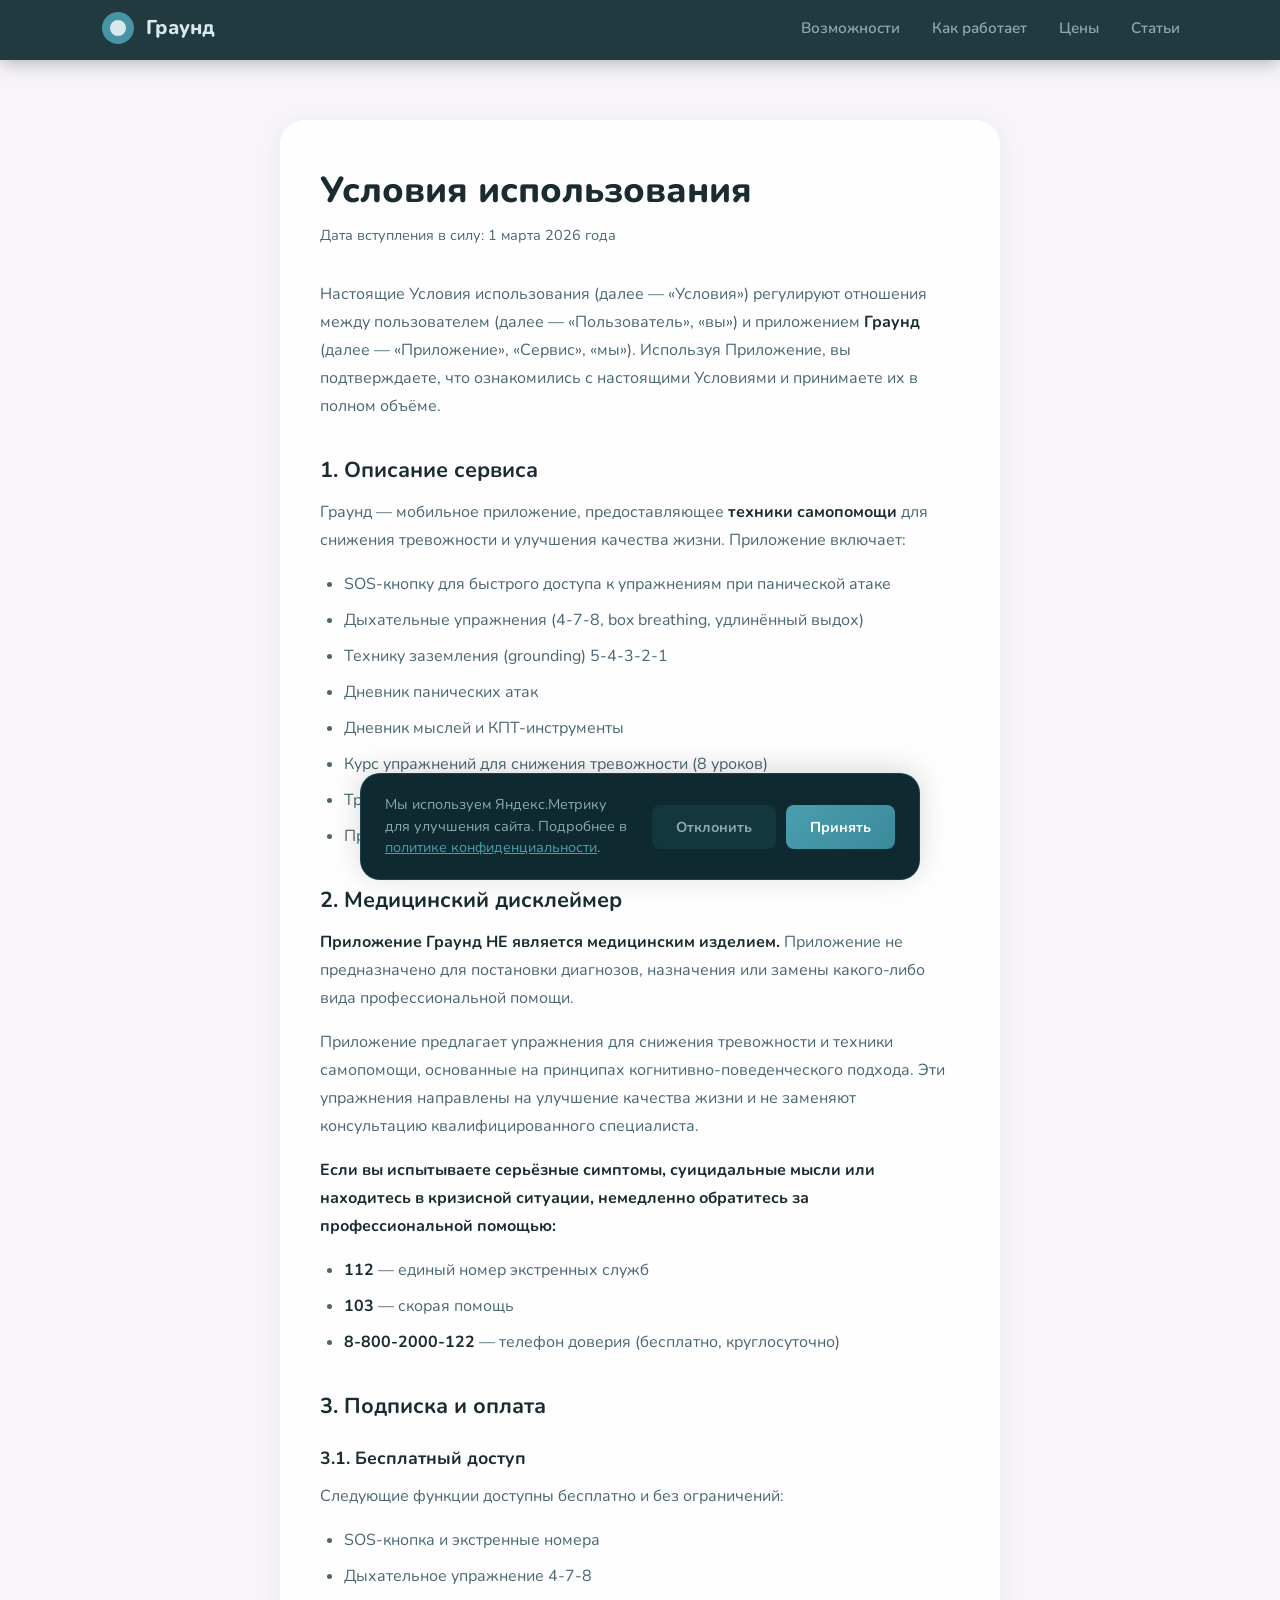
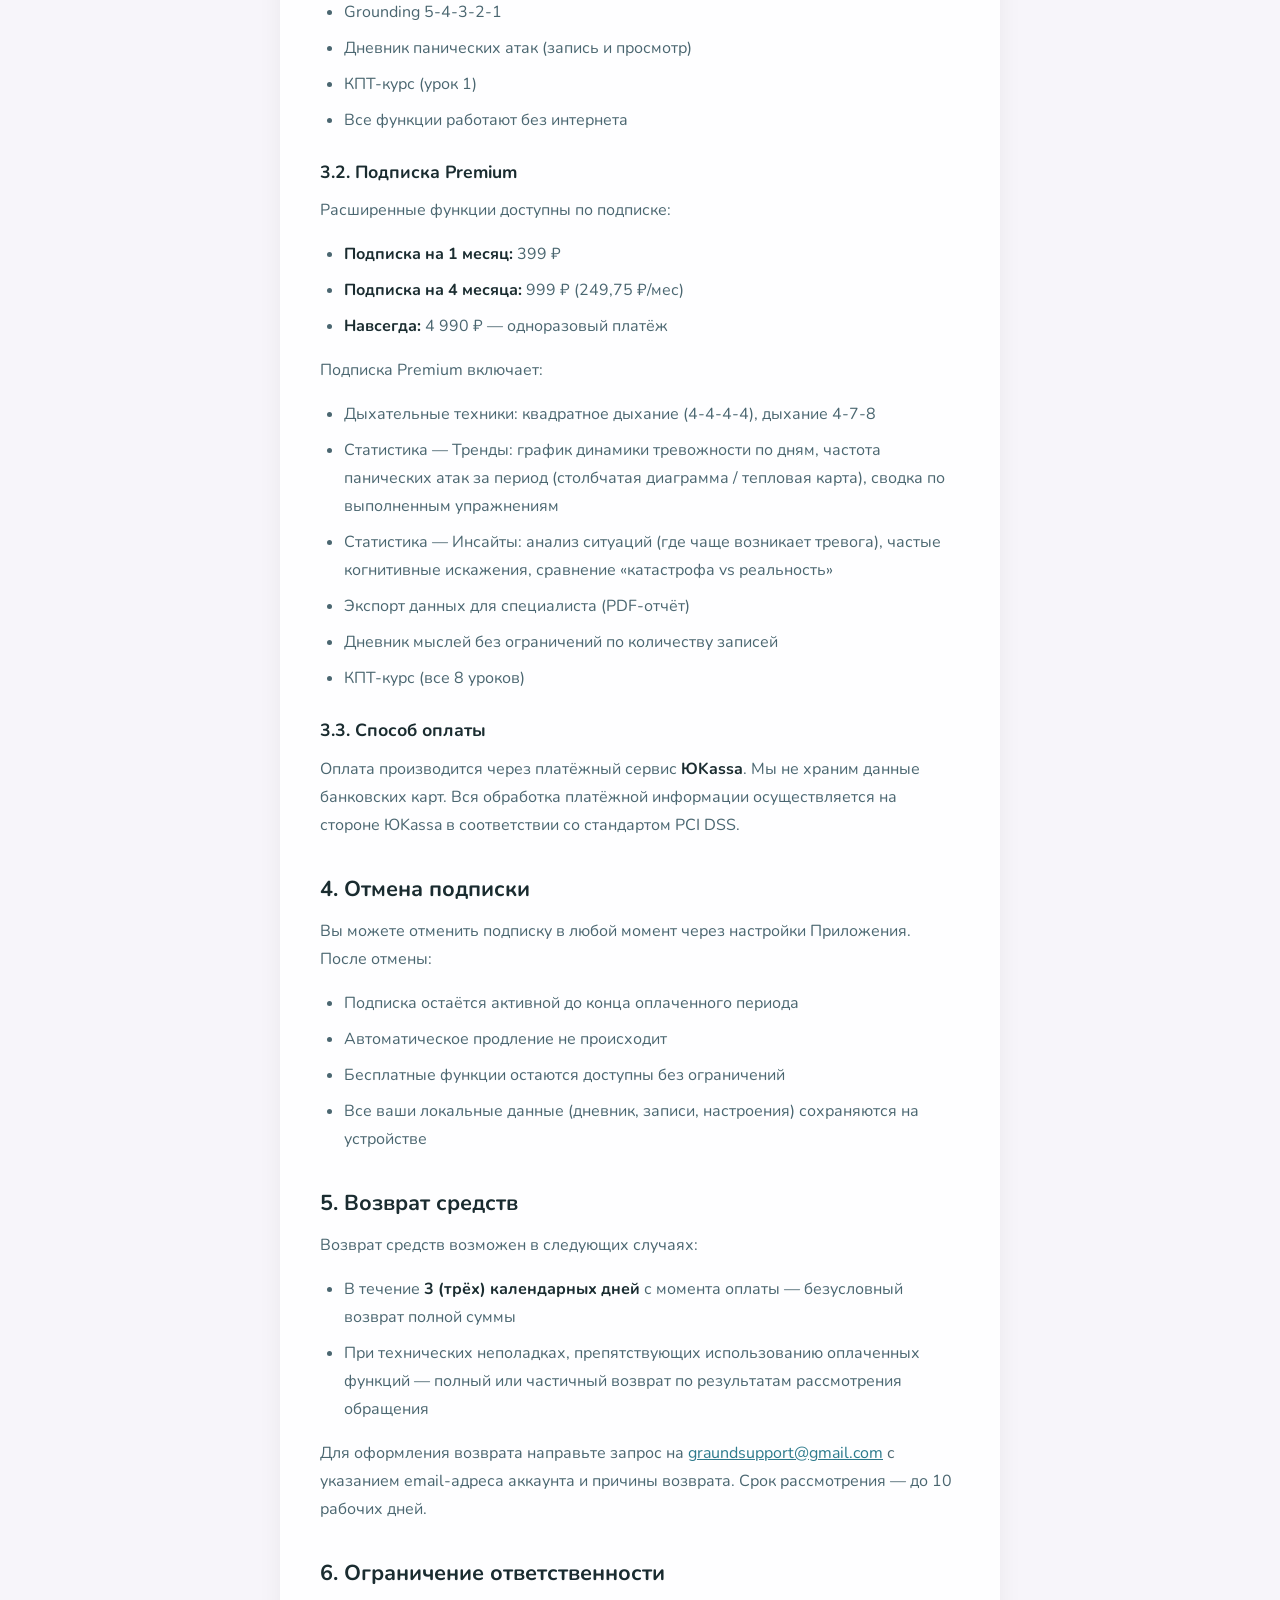
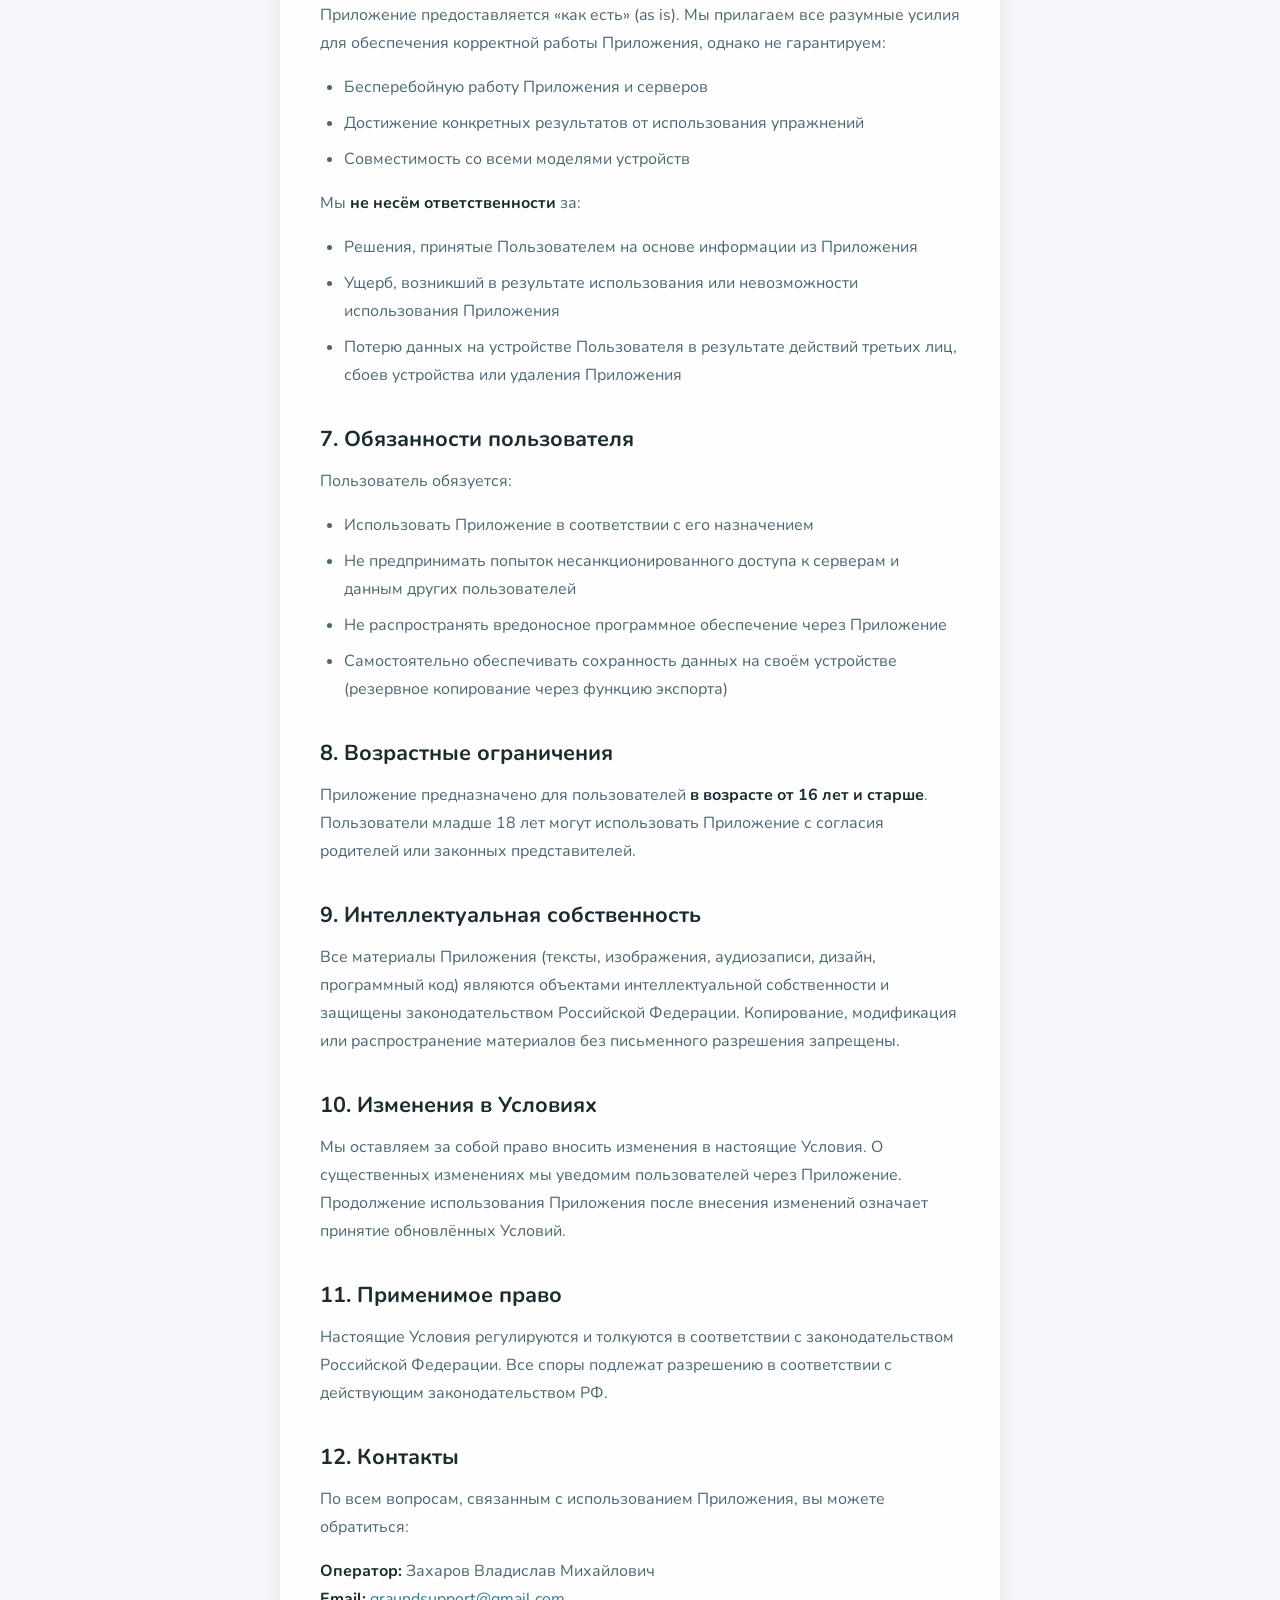
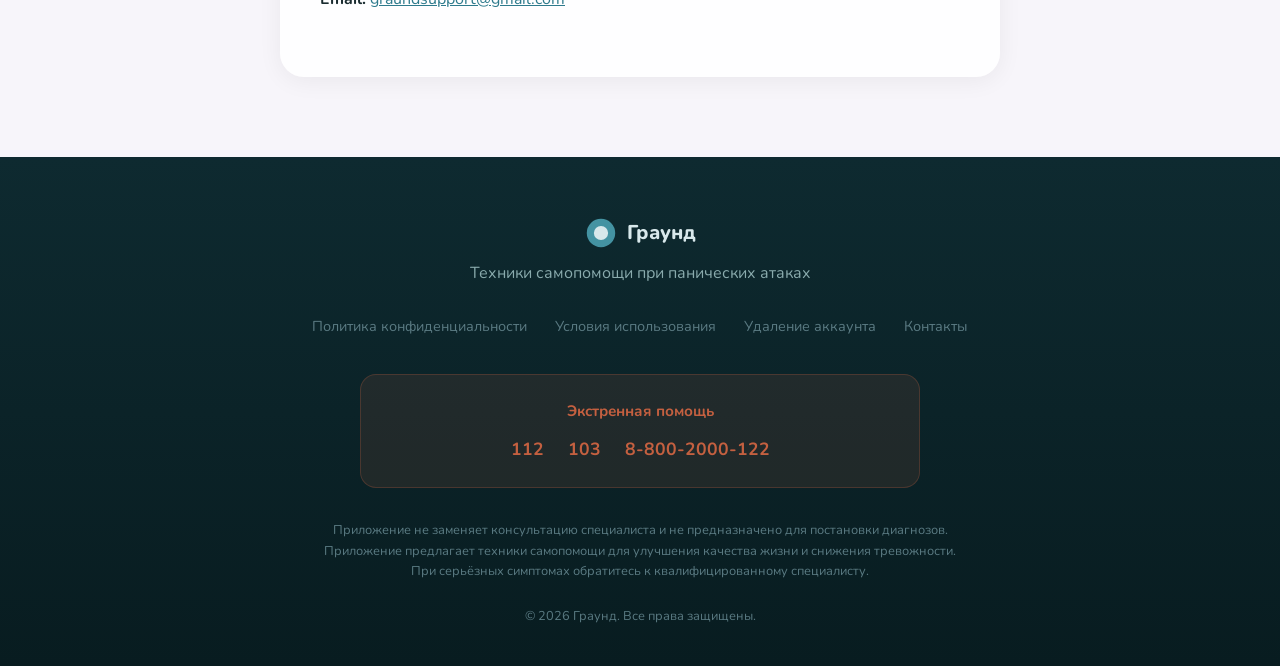
==== commit 57669fb8: "docs: detail Premium features in terms, add monthly plan Co-Authored-By: Claude Opus 4.6 <noreply@an" ====
--- a/terms/index.html
+++ b/terms/index.html
@@ -129,13 +129,19 @@
       <h3>3.2. Подписка Premium</h3>
       <p>Расширенные функции доступны по подписке:</p>
       <ul>
+        <li><strong>Подписка на 1 месяц:</strong> 399 &#8381;</li>
         <li><strong>Подписка на 4 месяца:</strong> 999 &#8381; (249,75 &#8381;/мес)</li>
         <li><strong>Навсегда:</strong> 4 990 &#8381; — одноразовый платёж</li>
       </ul>
-      <p>
-        Подписка Premium включает: box breathing, дыхание 4-7-8, аналитику и тренды,
-        экспорт данных для специалиста (PDF), дневник мыслей без ограничений, КПТ-курс (все 8 уроков).
-      </p>
+      <p>Подписка Premium включает:</p>
+      <ul>
+        <li>Дыхательные техники: квадратное дыхание (4-4-4-4), дыхание 4-7-8</li>
+        <li>Статистика — Тренды: график динамики тревожности по дням, частота панических атак за период (столбчатая диаграмма / тепловая карта), сводка по выполненным упражнениям</li>
+        <li>Статистика — Инсайты: анализ ситуаций (где чаще возникает тревога), частые когнитивные искажения, сравнение «катастрофа vs реальность»</li>
+        <li>Экспорт данных для специалиста (PDF-отчёт)</li>
+        <li>Дневник мыслей без ограничений по количеству записей</li>
+        <li>КПТ-курс (все 8 уроков)</li>
+      </ul>
 
       <h3>3.3. Способ оплаты</h3>
       <p>
--- a/css/style.css
+++ b/css/style.css
@@ -36,6 +36,7 @@
   --feat-diary: #3D8A78;
   --feat-grounding: #5A8A6A;
   --feat-offline: #5A7A9A;
+  --feat-gamification: #B8860B;
 
   /* Typography */
   --font-family: 'Nunito', sans-serif;
@@ -636,6 +637,7 @@
 .feature-card--diary { --card-accent: var(--feat-diary); }
 .feature-card--cbt { --card-accent: var(--feat-cbt); }
 .feature-card--offline { --card-accent: var(--feat-offline); }
+.feature-card--gamification { --card-accent: var(--feat-gamification); }
 
 .feature-card__icon {
   width: 52px;
@@ -831,6 +833,56 @@
 
 .pricing .container {
   text-align: center;
+}
+
+/* Pricing period toggle — pill on top of Premium card */
+.pricing__toggle {
+  position: absolute;
+  top: -22px;
+  left: 50%;
+  transform: translateX(-50%);
+  display: flex;
+  background: var(--dark-bg);
+  border-radius: 100px;
+  padding: 4px;
+  z-index: 2;
+  white-space: nowrap;
+  box-shadow: 0 4px 16px rgba(0, 0, 0, 0.25);
+}
+
+.pricing__toggle-btn {
+  padding: 8px 20px;
+  border: none;
+  background: transparent;
+  border-radius: 100px;
+  cursor: pointer;
+  font-family: var(--font-family);
+  font-size: 0.85rem;
+  font-weight: 600;
+  color: rgba(216, 232, 235, 0.55);
+  transition: all var(--transition-normal);
+  white-space: nowrap;
+}
+
+.pricing__toggle-btn:hover {
+  color: rgba(216, 232, 235, 0.8);
+}
+
+.pricing__toggle-btn--active {
+  background: var(--dark-accent);
+  color: #fff;
+  box-shadow: 0 2px 8px rgba(74, 158, 175, 0.4);
+}
+
+.pricing__toggle-save {
+  font-size: 0.78rem;
+  font-weight: 700;
+  color: #2ecc71;
+  margin-left: 4px;
+}
+
+.pricing__toggle-btn--active .pricing__toggle-save {
+  color: #a8f0c8;
 }
 
 .pricing__grid {
@@ -860,6 +912,7 @@
 
 .pricing-card--premium {
   border-color: var(--dark-accent);
+  padding-top: 48px;
 }
 
 .pricing-card--lifetime {
--- a/css/animations.css
+++ b/css/animations.css
@@ -56,6 +56,7 @@
 
 .particle {
   animation: float-up var(--duration, 12s) linear var(--delay, 0s) infinite;
+  animation-fill-mode: backwards;
 }
 
 /* --- Stat count-up pulse --- */
